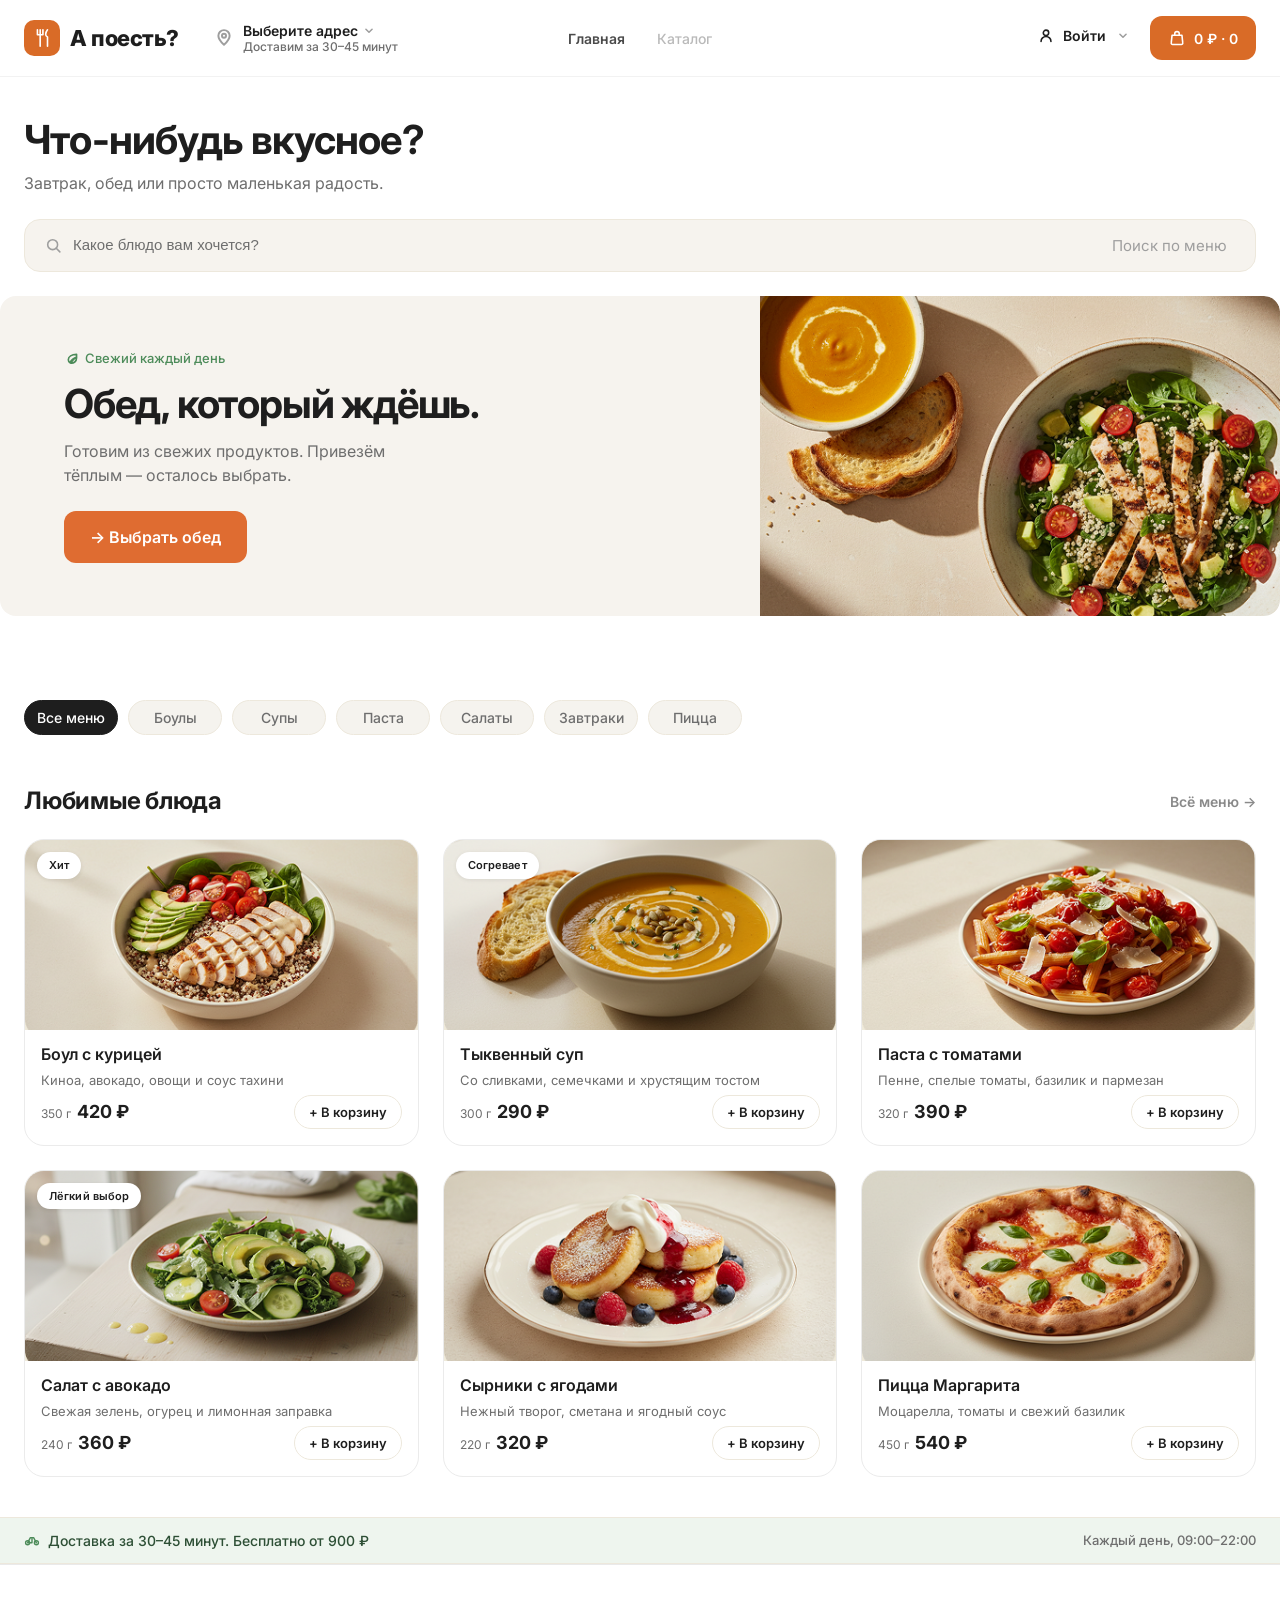
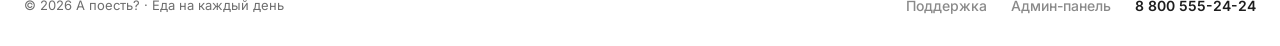
==== index.html @ 0d82ee16 "Реализация макета веб-приложения А поесть?" ====
<!DOCTYPE html>
<html lang="ru">
<head>
  <meta charset="UTF-8">
  <meta name="viewport" content="width=device-width, initial-scale=1.0">
  <title>А поесть? — доставка еды</title>
  <meta name="description" content="Доставка еды «А поесть?». Обед, который ждёшь. Доставим за 30–45 минут.">
  <link rel="preconnect" href="https://fonts.googleapis.com">
  <link rel="preconnect" href="https://fonts.gstatic.com" crossorigin>
  <link href="https://fonts.googleapis.com/css2?family=Inter:wght@400;500;600;700;800&display=swap" rel="stylesheet">
  <link rel="stylesheet" href="css/style.css">
</head>
<body>

  <!-- ===== HEADER ===== -->
  <header class="header">
    <div class="container header__container">

      <!-- Мобильная строка: логотип + бургер -->
      <div class="header__mobile-row">
        <a href="index.html" class="header__logo logo" aria-label="Главная">
          <span class="logo__badge" aria-hidden="true">
            <svg class="logo__icon" viewBox="0 0 24 24" fill="none" xmlns="http://www.w3.org/2000/svg">
              <path d="M7 3v5.5M10 3v5.5M13 3v5.5M7 8.5h6M10 8.5V21" stroke="#fff" stroke-width="1.75" stroke-linecap="round" stroke-linejoin="round"/>
              <path d="M18 3c-1.3 1.6-2 3.3-2 5 0 1.5.7 2.5 2 3v10" stroke="#fff" stroke-width="1.75" stroke-linecap="round" stroke-linejoin="round"/>
            </svg>
          </span>
          <span class="logo__text">А поесть?</span>
        </a>
        <button class="header__burger" id="headerBurger" aria-label="Открыть меню" aria-expanded="false">
          <span class="burger__line"></span>
          <span class="burger__line"></span>
          <span class="burger__line"></span>
        </button>
      </div>

      <!-- Компактная плашка адреса (только мобильный вид) -->
      <div class="header__addr-bar">
        <svg class="addr__pin" viewBox="0 0 16 16" fill="none" xmlns="http://www.w3.org/2000/svg" aria-hidden="true">
          <path d="M8 14s5-4.4 5-8A5 5 0 0 0 3 6c0 3.6 5 8 5 8Z" stroke="#9E9E9E" stroke-width="1.75" stroke-linecap="round" stroke-linejoin="round"/>
          <circle cx="8" cy="6" r="1.8" stroke="#9E9E9E" stroke-width="1.75"/>
        </svg>
        <div class="addr__text">
          <div class="addr__city-row">
            <div class="addr__city">Москва, ул. Лесная, 12</div>
            <svg class="addr__chevron" viewBox="0 0 16 16" fill="none" xmlns="http://www.w3.org/2000/svg" aria-hidden="true">
              <path d="m4.5 6 3.5 3.5L11.5 6" stroke="#9E9E9E" stroke-width="1.75" stroke-linecap="round" stroke-linejoin="round"/>
            </svg>
          </div>
          <div class="addr__time">Доставим за 30–45 мин</div>
        </div>
      </div>

      <!-- Десктопная часть шапки -->
      <div class="header__desktop">
        <div class="header__left">
          <a href="index.html" class="header__logo logo" aria-label="Главная">
            <span class="logo__badge" aria-hidden="true">
              <svg class="logo__icon" viewBox="0 0 24 24" fill="none" xmlns="http://www.w3.org/2000/svg">
                <path d="M7 3v5.5M10 3v5.5M13 3v5.5M7 8.5h6M10 8.5V21" stroke="#fff" stroke-width="1.75" stroke-linecap="round" stroke-linejoin="round"/>
                <path d="M18 3c-1.3 1.6-2 3.3-2 5 0 1.5.7 2.5 2 3v10" stroke="#fff" stroke-width="1.75" stroke-linecap="round" stroke-linejoin="round"/>
              </svg>
            </span>
            <span class="logo__text">А поесть?</span>
          </a>

          <div class="header__address">
            <button class="addr-btn" type="button" aria-expanded="false">
              <svg class="addr-btn__pin" viewBox="0 0 16 16" fill="none" xmlns="http://www.w3.org/2000/svg" aria-hidden="true">
                <path d="M8 14s5-4.4 5-8A5 5 0 0 0 3 6c0 3.6 5 8 5 8Z" stroke="#9E9E9E" stroke-width="1.75" stroke-linecap="round" stroke-linejoin="round"/>
                <circle cx="8" cy="6" r="1.8" stroke="#9E9E9E" stroke-width="1.75"/>
              </svg>
              <div class="addr-btn__text">
                <div class="addr-btn__city-row">
                  <div class="addr-btn__city">Москва, ул. Лесная, 12</div>
                  <svg class="addr-btn__chevron" viewBox="0 0 16 16" fill="none" xmlns="http://www.w3.org/2000/svg" aria-hidden="true">
                    <path d="m4.5 6 3.5 3.5L11.5 6" stroke="#9E9E9E" stroke-width="1.75" stroke-linecap="round" stroke-linejoin="round"/>
                  </svg>
                </div>
                <div class="addr-btn__time">Доставим за 30–45 минут</div>
              </div>
            </button>
          </div>
        </div>

        <nav class="header__nav">
          <a href="index.html" class="nav__link nav__link--active" aria-current="page">Главная</a>
          <a href="catalog.html" class="nav__link">Каталог</a>
        </nav>

        <div class="header__right">
          <div class="header__profile">
            <a href="profile.html" class="profile-btn">
              <svg class="profile-btn__icon" viewBox="0 0 20 20" fill="none" xmlns="http://www.w3.org/2000/svg" aria-hidden="true">
                <circle cx="10" cy="6.5" r="3" stroke="#1E1E1E" stroke-width="1.75"/>
                <path d="M4.5 16c0-3 2.5-5.5 5.5-5.5s5.5 2.5 5.5 5.5" stroke="#1E1E1E" stroke-width="1.75" stroke-linecap="round"/>
              </svg>
              <span class="profile-btn__name">Войти</span>
              <svg class="profile-btn__arrow" viewBox="0 0 16 16" fill="none" xmlns="http://www.w3.org/2000/svg" aria-hidden="true">
                <path d="m4.5 6 3.5 3.5L11.5 6" stroke="#9E9E9E" stroke-width="1.75" stroke-linecap="round" stroke-linejoin="round"/>
              </svg>
            </a>
          </div>

          <a href="catalog.html#cartWidget" class="header__cart cart-btn">
            <svg class="cart-btn__icon" viewBox="0 0 20 20" fill="none" xmlns="http://www.w3.org/2000/svg" aria-hidden="true">
              <path d="M4.5 7h11l.9 8.5a1.5 1.5 0 0 1-1.5 1.7H5.1a1.5 1.5 0 0 1-1.5-1.7L4.5 7Z" stroke="#fff" stroke-width="1.75" stroke-linejoin="round"/>
              <path d="M7.5 7V5.4a2.5 2.5 0 0 1 5 0V7" stroke="#fff" stroke-width="1.75" stroke-linecap="round"/>
            </svg>
            <span class="cart-btn__label" id="headerCartLabel" aria-live="polite">1&nbsp;130&nbsp;₽ · 3</span>
          </a>
        </div>
      </div>

    </div>
  </header>

  <!-- ===== HERO ===== -->
  <section class="hero">
    <div class="container hero__container">
      <h1 class="hero__title">Что-нибудь вкусное?</h1>
      <p class="hero__subtitle">Завтрак, обед или просто маленькая радость.</p>

      <div class="hero__search">
        <div class="hero__input-wrap">
          <svg class="hero__input-icon" viewBox="0 0 20 20" fill="none" xmlns="http://www.w3.org/2000/svg" aria-hidden="true">
            <circle cx="8.5" cy="8.5" r="5.5" stroke="#9E9E9E" stroke-width="1.75"/>
            <path d="m12.5 12.5 4 4" stroke="#9E9E9E" stroke-width="1.75" stroke-linecap="round"/>
          </svg>
          <input type="search" class="hero__input" id="searchInput" placeholder="Какое блюдо вам хочется?" autocomplete="off" aria-label="Поиск по меню">
        </div>
        <button class="hero__btn" type="button">Поиск по меню</button>
      </div>
    </div>
  </section>

  <!-- ===== PROMO ===== -->
  <section class="promo">
    <div class="container promo__container">
      <div class="promo__content">
        <span class="promo__badge">
          <svg class="promo__badge-icon" viewBox="0 0 16 16" fill="none" xmlns="http://www.w3.org/2000/svg" aria-hidden="true">
            <path d="M13.4 2.6C8.2 2.7 4.6 4.9 4.6 8.2c0 1.4.7 2.5 1.8 3.2 1.4-2.7 3.6-4.7 6.5-5.7-2.3 1.5-4.3 3.5-5.8 6.1 3.3.4 6.3-1.7 6.3-5.3V2.6Z" stroke="#4C8B59" stroke-width="1.75" stroke-linecap="round" stroke-linejoin="round"/>
          </svg>
          Свежий каждый день
        </span>
        <h2 class="promo__title">Обед, который ждёшь.</h2>
        <p class="promo__text">Готовим из свежих продуктов. Привезём тёплым — осталось выбрать.</p>
        <a href="catalog.html" class="promo__btn btn">→ Выбрать обед</a>
      </div>
      <div class="promo__images">
        <img src="assets/images/banner.png" alt="Обед: тыквенный суп и боул с курицей" class="promo__img">
      </div>
    </div>
  </section>

  <!-- ===== FILTERS ===== -->
  <div class="container filters">
    <div class="filters__list" role="tablist" aria-label="Фильтры меню">
      <button class="filters__tab filters__tab--active" role="tab" aria-selected="true" data-filter="all">Все меню</button>
      <button class="filters__tab" role="tab" aria-selected="false" data-filter="Боулы">Боулы</button>
      <button class="filters__tab" role="tab" aria-selected="false" data-filter="Супы">Супы</button>
      <button class="filters__tab" role="tab" aria-selected="false" data-filter="Паста">Паста</button>
      <button class="filters__tab" role="tab" aria-selected="false" data-filter="Салаты">Салаты</button>
      <button class="filters__tab" role="tab" aria-selected="false" data-filter="Завтраки">Завтраки</button>
      <button class="filters__tab" role="tab" aria-selected="false" data-filter="Пицца">Пицца</button>
    </div>
  </div>

  <!-- ===== CATALOG ===== -->
  <section class="catalog">
    <div class="container catalog__container">
      <div class="catalog__header">
        <h2 class="catalog__title">Любимые блюда</h2>
        <a href="catalog.html" class="catalog__link">Всё меню →</a>
      </div>

      <div class="catalog__grid" id="homeCatalogGrid">
        <!-- Карточка 1 -->
        <article class="card" data-category="Боулы" data-price="420" data-id="bowl-chicken" data-name="Боул с курицей" data-grams="350 г" data-img="assets/images/dish-1.png">
          <div class="card__badge">Хит</div>
          <div class="card__media">
            <img src="assets/images/dish-1.png" alt="Боул с курицей" class="card__img">
          </div>
          <div class="card__body">
            <h3 class="card__title">Боул с курицей</h3>
            <p class="card__desc">Киноа, авокадо, огурец и соус тахини</p>
            <div class="card__footer">
              <div class="card__price-row">
                <span class="card__grams">350 г</span>
                <span class="card__price">420 ₽</span>
              </div>
              <button class="card__btn btn-outline" type="button" data-cart data-id="bowl-chicken" data-name="Боул с курицей" data-price="420" data-grams="350 г" data-img="assets/images/dish-1.png">+ В корзину</button>
            </div>
          </div>
        </article>

        <!-- Карточка 2 -->
        <article class="card" data-category="Супы" data-price="290" data-id="pumpkin-soup" data-name="Тыквенный суп" data-grams="300 г" data-img="assets/images/dish-6.png">
          <div class="card__badge">Согревает</div>
          <div class="card__media">
            <img src="assets/images/dish-6.png" alt="Тыквенный суп" class="card__img">
          </div>
          <div class="card__body">
            <h3 class="card__title">Тыквенный суп</h3>
            <p class="card__desc">Со сливками, семечками и хрустящими гренками</p>
            <div class="card__footer">
              <div class="card__price-row">
                <span class="card__grams">300 г</span>
                <span class="card__price">290 ₽</span>
              </div>
              <button class="card__btn btn-outline" type="button" data-cart data-id="pumpkin-soup" data-name="Тыквенный суп" data-price="290" data-grams="300 г" data-img="assets/images/dish-6.png">+ В корзину</button>
            </div>
          </div>
        </article>

        <!-- Карточка 3 -->
        <article class="card" data-category="Паста" data-price="390" data-id="tomato-pasta" data-name="Паста с томатами" data-grams="320 г" data-img="assets/images/dish-5.png">
          <div class="card__media">
            <img src="assets/images/dish-5.png" alt="Паста с томатами" class="card__img">
          </div>
          <div class="card__body">
            <h3 class="card__title">Паста с томатами</h3>
            <p class="card__desc">Пенне, свежие томаты, базилик и пармезан</p>
            <div class="card__footer">
              <div class="card__price-row">
                <span class="card__grams">320 г</span>
                <span class="card__price">390 ₽</span>
              </div>
              <button class="card__btn btn-outline" type="button" data-cart data-id="tomato-pasta" data-name="Паста с томатами" data-price="390" data-grams="320 г" data-img="assets/images/dish-5.png">+ В корзину</button>
            </div>
          </div>
        </article>

        <!-- Карточка 4 -->
        <article class="card" data-category="Салаты" data-price="360" data-id="avocado-salad" data-name="Салат с авокадо" data-grams="240 г" data-img="assets/images/dish-4.png">
          <div class="card__badge">Лёгкий выбор</div>
          <div class="card__media">
            <img src="assets/images/dish-4.png" alt="Салат с авокадо" class="card__img">
          </div>
          <div class="card__body">
            <h3 class="card__title">Салат с авокадо</h3>
            <p class="card__desc">Свежая зелень, огурец и лимонная заправка</p>
            <div class="card__footer">
              <div class="card__price-row">
                <span class="card__grams">240 г</span>
                <span class="card__price">360 ₽</span>
              </div>
              <button class="card__btn btn-outline" type="button" data-cart data-id="avocado-salad" data-name="Салат с авокадо" data-price="360" data-grams="240 г" data-img="assets/images/dish-4.png">+ В корзину</button>
            </div>
          </div>
        </article>

        <!-- Карточка 5 -->
        <article class="card" data-category="Завтраки" data-price="320" data-id="syrniki-berries" data-name="Сырники с ягодами" data-grams="220 г" data-img="assets/images/dish-3.png">
          <div class="card__media">
            <img src="assets/images/dish-3.png" alt="Сырники с ягодами" class="card__img">
          </div>
          <div class="card__body">
            <h3 class="card__title">Сырники с ягодами</h3>
            <p class="card__desc">Нежный творог, сметана и ягодный соус</p>
            <div class="card__footer">
              <div class="card__price-row">
                <span class="card__grams">220 г</span>
                <span class="card__price">320 ₽</span>
              </div>
              <button class="card__btn btn-outline" type="button" data-cart data-id="syrniki-berries" data-name="Сырники с ягодами" data-price="320" data-grams="220 г" data-img="assets/images/dish-3.png">+ В корзину</button>
            </div>
          </div>
        </article>

        <!-- Карточка 6 -->
        <article class="card" data-category="Пицца" data-price="540" data-id="pizza-margherita" data-name="Пицца Маргарита" data-grams="450 г" data-img="assets/images/dish-2.png">
          <div class="card__media">
            <img src="assets/images/dish-2.png" alt="Пицца Маргарита" class="card__img">
          </div>
          <div class="card__body">
            <h3 class="card__title">Пицца Маргарита</h3>
            <p class="card__desc">Моцарелла, томаты и свежий базилик</p>
            <div class="card__footer">
              <div class="card__price-row">
                <span class="card__grams">450 г</span>
                <span class="card__price">540 ₽</span>
              </div>
              <button class="card__btn btn-outline" type="button" data-cart data-id="pizza-margherita" data-name="Пицца Маргарита" data-price="540" data-grams="450 г" data-img="assets/images/dish-2.png">+ В корзину</button>
            </div>
          </div>
        </article>
      </div>
      <p class="catalog__empty" id="catalogEmpty" hidden>По вашему запросу ничего не нашлось. Попробуйте другое блюдо.</p>
    </div>
  </section>

  <!-- ===== INFO BAR ===== -->
  <div class="info-bar">
    <div class="container info-bar__container">
      <div class="info-bar__text">
        <svg class="info-bar__icon" viewBox="0 0 20 20" fill="none" xmlns="http://www.w3.org/2000/svg" aria-hidden="true">
          <circle cx="4.5" cy="13.5" r="2.5" stroke="#4C8B59" stroke-width="1.75"/>
          <circle cx="15.5" cy="13.5" r="2.5" stroke="#4C8B59" stroke-width="1.75"/>
          <path d="M4.5 13.5 8 7h4l3.5 6.5M8 7h4M10 7v6.5H4.5" stroke="#4C8B59" stroke-width="1.75" stroke-linecap="round" stroke-linejoin="round"/>
        </svg>
        Доставка за 30–45 минут. Бесплатно от 900 ₽
      </div>
      <div class="info-bar__time">Каждый день, 09:00–22:00</div>
    </div>
  </div>

  <!-- ===== FOOTER (десктоп) ===== -->
  <footer class="footer">
    <div class="container footer__container">
      <div class="footer__copy">© 2026 А поесть? · Еда на каждый день</div>
      <div class="footer__right">
        <button class="footer__link" type="button" data-support-open>Поддержка</button>
        <a href="admin.html" class="footer__link">Админ-панель</a>
        <a href="tel:88005552424" class="footer__tel">8 800 555-24-24</a>
      </div>
    </div>
  </footer>

  <!-- ===== MOBILE TAB BAR ===== -->
  <nav class="tab-bar" id="tabBar">
    <a href="index.html" class="tab-bar__item tab-bar__item--active" aria-current="page">
      <svg class="tab-bar__icon" viewBox="0 0 20 20" fill="none" xmlns="http://www.w3.org/2000/svg" aria-hidden="true">
        <path d="M3 9.5 10 3l7 6.5V17a1 1 0 0 1-1 1h-4v-5H8v5H4a1 1 0 0 1-1-1V9.5Z" stroke="#D96B27" stroke-width="1.75" stroke-linecap="round" stroke-linejoin="round"/>
      </svg>
      <span class="tab-bar__label">Главная</span>
    </a>
    <a href="catalog.html" class="tab-bar__item">
      <svg class="tab-bar__icon" viewBox="0 0 20 20" fill="none" xmlns="http://www.w3.org/2000/svg" aria-hidden="true">
        <rect x="3" y="3" width="5.5" height="5.5" rx="1.2" stroke="#94A3B8" stroke-width="1.75"/>
        <rect x="11.5" y="3" width="5.5" height="5.5" rx="1.2" stroke="#94A3B8" stroke-width="1.75"/>
        <rect x="3" y="11.5" width="5.5" height="5.5" rx="1.2" stroke="#94A3B8" stroke-width="1.75"/>
        <rect x="11.5" y="11.5" width="5.5" height="5.5" rx="1.2" stroke="#94A3B8" stroke-width="1.75"/>
      </svg>
      <span class="tab-bar__label">Каталог</span>
    </a>
    <a href="catalog.html#cartWidget" class="tab-bar__item" id="tabCart" aria-label="Корзина, товаров: 3">
      <span class="tab-bar__icon-wrap">
        <svg class="tab-bar__icon" viewBox="0 0 20 20" fill="none" xmlns="http://www.w3.org/2000/svg" aria-hidden="true">
          <path d="M4.5 7h11l.9 8.5a1.5 1.5 0 0 1-1.5 1.7H5.1a1.5 1.5 0 0 1-1.5-1.7L4.5 7Z" stroke="#94A3B8" stroke-width="1.75" stroke-linejoin="round"/>
          <path d="M7.5 7V5.4a2.5 2.5 0 0 1 5 0V7" stroke="#94A3B8" stroke-width="1.75" stroke-linecap="round"/>
        </svg>
        <span class="tab-bar__badge" id="tabCartCount" aria-hidden="true">3</span>
      </span>
      <span class="tab-bar__label">Корзина</span>
    </a>
    <a href="profile.html" class="tab-bar__item">
      <svg class="tab-bar__icon" viewBox="0 0 20 20" fill="none" xmlns="http://www.w3.org/2000/svg" aria-hidden="true">
        <circle cx="10" cy="6" r="3" stroke="#94A3B8" stroke-width="1.75"/>
        <path d="M7 11c0-1.5 1.5-3 3-3s3 1.5 3 3" stroke="#94A3B8" stroke-width="1.75" stroke-linecap="round"/>
      </svg>
      <span class="tab-bar__label">Профиль</span>
    </a>
  </nav>

  <script src="js/main.js"></script>
</body>
</html>
---- css/style.css ----
/* ==========================================================================
   А поесть? — общие стили, каталог и личный кабинет
   ========================================================================== */

/* --- Переменные --- */

:root {
  /* Акценты */
  --accent: #D96B27;
  --accent-hover: #C05A1F;
  --accent-alt: #DF6C31;
  --accent-alt-hover: #C95F28;
  --accent-soft: #FDF0E6;

  /* Экологичные акценты */
  --green: #4C8B59;
  --green-dark: #2D4F35;
  --green-soft: #EEF5EE;
  --green-muted: #EAF4EC;
  --green-line: #5B9A68;
  --green-text: #5A6B50;

  /* Текст */
  --text: #1E1E1E;
  --text-soft: #4A4A4A;
  --text-muted: #6E6E6E;
  --text-light: #9A9A9A;
  --text-placeholder: #9E9E9E;
  --text-disabled: #B9B9B9;
  --text-gray: #8A8A8A;
  --text-dim: #C9C9C9;

  /* Фоны и границы */
  --bg: #FFF;
  --bg-alt: #F9F7F3;
  --banner-bg: #F6F3EE;
  --surface-soft: #F8F8F8;
  --surface-warm: #F8F7F4;
  --surface-muted: #F4F4F4;
  --surface-image: #EFEADA;
  --surface-filter: #F5F3EE;
  --border: #EDE8DC;
  --border-soft: #F0F0F0;
  --border-light: #EFEFEF;
  --border-card: #EBEBEB;
  --border-gray: #F2F2F2;
  --border-check: #D9D9D9;
  --border-btn: #E0E0E0;
  --border-line: #E8E8E8;
  --border-item: #ECECEC;

  /* Тени и оверлеи */
  --shadow-card: 0 4px 20px rgba(0, 0, 0, 0.06);
  --shadow-badge: 0 1px 4px rgba(0, 0, 0, 0.08);
  --shadow-toast: 0 10px 30px rgba(0, 0, 0, 0.2);
  --shadow-modal: 0 24px 70px rgba(0, 0, 0, 0.2);
  --shadow-tab: 0 -4px 20px rgba(0, 0, 0, 0.04);
  --overlay: rgba(30, 30, 30, 0.35);
  --overlay-modal: rgba(30, 30, 30, 0.38);

  /* Геометрия, анимации, шрифт */
  --radius: 16px;
  --radius-xl: 20px;
  --radius-md: 12px;
  --radius-sm: 10px;
  --radius-pill: 999px;
  --ease: 0.2s ease;
  --ease-fast: 0.15s ease;
  --container-max: 1440px;
  --container-padding: 24px;
  --font: "Inter", -apple-system, BlinkMacSystemFont, "Segoe UI", Roboto, sans-serif;
}

/* --- Сброс и база --- */

*, *::before, *::after { box-sizing: border-box; margin: 0; padding: 0; }
html { scroll-behavior: smooth; }
body {
  font-family: var(--font); font-size: 16px;
  line-height: 1.5; color: var(--text);
  background-color: var(--bg); -webkit-font-smoothing: antialiased;
}
img { display: block; max-width: 100%; height: auto; }
a { color: inherit; text-decoration: none; }
button {
  font-family: inherit; font-size: inherit;
  color: inherit; background: none;
  border: none; cursor: pointer;
}
:focus-visible { outline: 2px solid var(--accent); outline-offset: 2px; }
.container { max-width: var(--container-max); padding: 0 var(--container-padding); margin: 0 auto; }

/* ==========================================================================
   ШАПКА
   ========================================================================== */

.header {
  position: sticky; top: 0;
  z-index: 50; background-color: var(--bg);
  border-bottom: 1px solid var(--border-gray);
}
.header__container {
  display: flex; align-items: center;
  justify-content: space-between; gap: 16px;
  min-height: 76px;
}
.logo {
  display: inline-flex; align-items: center;
  gap: 10px; font-size: 22px;
  font-weight: 800; letter-spacing: -0.02em;
  color: var(--text);
}
.logo__badge {
  display: inline-flex; align-items: center;
  justify-content: center; flex-shrink: 0;
  width: 36px; height: 36px;
  background-color: var(--accent); border-radius: var(--radius-sm);
}
.logo__icon { width: 22px; height: 22px; }
.header__desktop {
  display: grid; flex: 1;
  grid-template-columns: 1fr auto 1fr; align-items: center;
  gap: 40px;
}
.header__left, .header__right, .header__address, .addr__city-row,
.addr-btn__city-row, .card__footer, .cart-item__bottom, .order-info__row,
.address-item__icon, .mobile-menu__cart { display: flex; align-items: center; }
.profile-btn, .addr-btn, .order-badge, .order-support-btn,
.repeat-btn, .mobile-menu__btn { display: inline-flex; align-items: center; }
.header__left { gap: 36px; min-width: 0; }
.header__right { justify-content: flex-end; gap: 20px; }
.header__address, .addr-btn { gap: 10px; }
.addr__city-row, .addr-btn__city-row { gap: 4px; }
.addr-btn {
  font-size: 14px; font-weight: 500;
  color: var(--text); text-align: left;
}
.addr__pin, .cart-btn__icon, .profile-menu__icon, .order-info__icon { flex-shrink: 0; }
.addr-btn__pin { width: 18px; height: 18px; }
.addr-btn__chevron, .addr__chevron, .profile-btn__arrow { width: 14px; height: 14px; }
.addr-btn__city, .addr__city { font-weight: 600; }
.addr-btn__time, .addr__time { font-size: 12px; color: var(--text-muted); }
.header__nav { display: flex; justify-content: center; gap: 32px; }
.nav__link {
  font-size: 14px; font-weight: 500;
  color: var(--text-disabled); transition: color var(--ease);
}
.nav__link:hover { color: var(--text); }
.nav__link--active { font-weight: 600; color: var(--text-soft); }
.profile-btn {
  gap: 8px; font-size: 14px;
  font-weight: 600; color: var(--text);
}
.profile-btn__icon { width: 18px; height: 18px; }
.profile-btn__arrow { margin-left: 2px; }
.cart-btn {
  display: inline-flex; align-items: center;
  gap: 8px; min-height: 44px;
  padding: 11px 18px; font-size: 14px;
  font-weight: 600; color: var(--bg);
  white-space: nowrap; background-color: var(--accent);
  border-radius: var(--radius-md); transition: background-color var(--ease);
}
.cart-btn:hover { background-color: var(--accent-hover); }
.cart-btn__icon { width: 18px; height: 18px; }
.header__mobile-row, .header__addr-bar { display: none; }
.header__mobile-row { align-items: center; justify-content: space-between; width: 100%; }
.header__burger {
  display: inline-flex; flex-direction: column;
  gap: 4px; padding: 6px;
  border-radius: 6px;
}
.burger__line {
  width: 20px; height: 2px;
  background-color: var(--text); border-radius: 2px;
}
.header__addr-bar {
  align-items: center; gap: 10px;
  padding: 8px var(--container-padding); background-color: var(--bg-alt);
  border-bottom: 1px solid var(--border-gray);
}
.addr__text { min-width: 0; }
.addr__pin { width: 15px; height: 15px; }
.addr__city { font-size: 13px; }
.addr__chevron { width: 13px; height: 13px; }

/* ==========================================================================
   ГЛАВНАЯ: HERO, ПРОМО, ФИЛЬТРЫ
   ========================================================================== */

.hero { padding: 40px 0 24px; }
.hero__title, .promo__title {
  font-size: 40px; font-weight: 700;
  line-height: 1.15; letter-spacing: -0.02em;
}
.hero__title { margin-bottom: 8px; }
.hero__subtitle { margin-bottom: 24px; font-size: 16px; color: var(--text-muted); }
.hero__search {
  display: flex; gap: 12px;
  padding: 4px; background-color: var(--banner-bg);
  border: 1px solid var(--border); border-radius: var(--radius);
}
.hero__input-wrap { position: relative; flex: 1; }
.hero__input-icon {
  position: absolute; top: 50%;
  left: 16px; width: 18px;
  height: 18px; transform: translateY(-50%);
  pointer-events: none;
}
.hero__input {
  width: 100%; padding: 12px 16px 12px 44px;
  font-size: 15px; color: var(--text);
  background-color: transparent; border: none;
  outline: none;
}
.hero__input::placeholder { color: var(--text-muted); }
.hero__btn {
  align-self: center; padding: 12px 24px;
  font-size: 15px; font-weight: 400;
  color: var(--text-placeholder); white-space: nowrap;
  background-color: transparent; border: none;
  border-radius: var(--radius-sm);
}
.hero__btn:hover { color: var(--text-muted); }
.promo { padding: 0 0 60px; }
.promo__container {
  display: flex; align-items: stretch;
  gap: 40px; min-height: 320px;
  padding-right: 0; overflow: hidden;
  background-color: var(--banner-bg); border-radius: var(--radius);
}
.promo__content {
  display: flex; flex: 1;
  flex-direction: column; align-items: flex-start;
  justify-content: center; padding: 40px;
}
.promo__badge {
  display: inline-flex; align-items: center;
  gap: 6px; padding: 0;
  margin-bottom: 12px; font-size: 13px;
  font-weight: 500; color: var(--green);
  background-color: transparent;
}
.promo__badge-icon { flex-shrink: 0; width: 15px; height: 15px; }
.promo__title { margin-bottom: 12px; letter-spacing: -0.03em; }
.promo__text {
  max-width: 340px; margin-bottom: 24px;
  font-size: 16px; line-height: 1.5;
  color: var(--text-muted);
}
.promo__btn {
  display: inline-flex; align-items: center;
  gap: 6px; padding: 14px 26px;
  font-weight: 600; color: var(--bg);
  background-color: var(--accent-alt); border-radius: var(--radius-md);
  transition: background-color var(--ease);
}
.promo__btn:hover { background-color: var(--accent-alt-hover); }
.promo__images {
  flex-shrink: 0; width: 520px;
  min-height: 320px; overflow: hidden;
  background-color: var(--surface-image); border-radius: 0 var(--radius) var(--radius) 0;
}
.promo__img { width: 100%; height: 100%; object-fit: cover; }
.filters { padding: 24px var(--container-padding) 8px; }
.filters__list {
  display: flex; gap: 10px;
  overflow-x: auto; -webkit-overflow-scrolling: touch;
  scrollbar-width: none;
}
.filters__list::-webkit-scrollbar { display: none; }
.filters__tab {
  flex: 0 0 94px; width: 94px;
  padding: 8px; font-size: 14px;
  font-weight: 500; color: var(--text-muted);
  text-align: center; white-space: nowrap;
  background-color: var(--surface-filter); border: 1px solid var(--border);
  border-radius: var(--radius-pill);
}
.filters__tab:hover { color: var(--text); background-color: var(--surface-image); }
.filters__tab--active { color: var(--bg); background-color: var(--text); border-color: var(--text); }

/* ==========================================================================
   КАРТОЧКИ И СЕТКА КАТАЛОГА
   ========================================================================== */

.catalog { padding: 40px 0; }
.catalog__container { display: flex; flex-direction: column; gap: 20px; }
.catalog__header { display: flex; align-items: center; justify-content: space-between; }
.catalog__title { font-size: 24px; font-weight: 700; letter-spacing: -0.01em; }
.catalog__link, .footer__link { font-size: 14px; color: var(--text-gray); }
.catalog__link {
  display: inline-flex; align-items: center;
  gap: 4px; font-weight: 600;
}
.catalog__link:hover, .footer__link:hover { color: var(--text); }
.catalog__grid { display: grid; grid-template-columns: repeat(3, 1fr); gap: 24px; }
.card.is-hidden { display: none; }
.catalog__empty, .catalog-results__empty {
  padding: 40px 20px; font-size: 15px;
  text-align: center; color: var(--text-muted);
  background-color: var(--bg-alt); border-radius: var(--radius);
}
.card {
  position: relative; display: flex;
  flex-direction: column; overflow: hidden;
  background-color: var(--bg); border: 1px solid var(--border-card);
  border-radius: var(--radius-xl); transition: transform var(--ease), box-shadow var(--ease);
}
.card:hover { transform: translateY(-2px); box-shadow: var(--shadow-card); }
.card__badge {
  position: absolute; top: 12px;
  left: 12px; z-index: 2;
  padding: 5px 12px; font-size: 11px;
  font-weight: 600; letter-spacing: 0.01em;
  color: var(--text); background-color: var(--bg);
  border-radius: var(--radius-pill); box-shadow: var(--shadow-badge);
}
.card__media { width: 100%; height: 190px; overflow: hidden; }
.card__img {
  width: 100%; height: 100%;
  object-fit: cover; background-color: var(--surface-image);
}
.card__body {
  display: flex; flex: 1;
  flex-direction: column; gap: 6px;
  padding: 14px 16px 16px;
}
.card__title { font-size: 16px; font-weight: 600; line-height: 1.3; }
.card__desc { font-size: 13px; line-height: 1.4; color: var(--text-muted); }
.card__footer { justify-content: space-between; gap: 12px; margin-top: auto; }
.card__price-row { display: flex; align-items: baseline; gap: 6px; }
.card__grams { font-size: 12px; color: var(--text-muted); }
.card__price { font-size: 18px; font-weight: 700; }
.card__btn {
  flex-shrink: 0; padding: 8px 14px;
  font-size: 13px; font-weight: 600;
  color: var(--text); background-color: var(--bg);
  border: 1px solid var(--border); border-radius: var(--radius-pill);
  transition: color var(--ease), background-color var(--ease), border-color var(--ease);
}
.card__btn:hover { color: var(--accent); border-color: var(--accent); }
.card__btn.is-added { color: var(--bg); background-color: var(--accent); border-color: var(--accent); }

/* ==========================================================================
   ИНФО-ПЛАШКА, ФУТЕР, МОБИЛЬНОЕ МЕНЮ, ТАБ-БАР, ТОСТ
   ========================================================================== */

.info-bar {
  background-color: var(--green-soft);
  border-top: 1px solid var(--border); border-bottom: 1px solid var(--border);
}
.info-bar__container {
  display: flex; align-items: center;
  justify-content: space-between; gap: 20px;
  padding: 12px var(--container-padding);
}
.info-bar__text {
  display: inline-flex; align-items: center;
  gap: 8px; font-size: 14px;
  font-weight: 500; color: var(--green-dark);
}
.info-bar__icon { flex-shrink: 0; width: 16px; height: 16px; }
.info-bar__time {
  font-size: 13px; font-weight: 500;
  color: var(--text-muted); white-space: nowrap;
}
.footer { padding: 30px 0; border-top: 1px solid #EAEAEA; }
.footer__container {
  display: flex; align-items: center;
  justify-content: space-between; gap: 20px;
}
.footer__right { display: flex; align-items: center; gap: 24px; }
.footer__copy { font-size: 13px; color: var(--text-muted); }
.footer__link { font-weight: 500; }
.footer__tel { font-size: 14px; font-weight: 600; color: var(--text); }
.mobile-menu-overlay {
  position: fixed; inset: 0;
  z-index: 200; overflow: hidden;
  background-color: var(--overlay); opacity: 0;
  visibility: hidden; transition: opacity var(--ease), visibility var(--ease);
}
.mobile-menu-overlay.open { opacity: 1; visibility: visible; }
.mobile-menu {
  position: absolute; top: 0;
  right: 0; display: flex;
  flex-direction: column; gap: 24px;
  width: min(320px, 86vw); height: 100%;
  padding: 20px; background-color: var(--bg);
  transform: translateX(100%); transition: transform 0.25s ease;
}
.mobile-menu-overlay.open .mobile-menu { transform: translateX(0); }
.mobile-menu__close { align-self: flex-end; padding: 6px; }
.mobile-menu__close svg { width: 20px; height: 20px; }
.mobile-menu__nav { display: flex; flex-direction: column; gap: 16px; }
.mobile-menu__link { font-size: 18px; font-weight: 600; }
.mobile-menu__link--active, .mobile-menu__btn--active { color: var(--accent); }
.mobile-menu__profile { padding-top: 16px; border-top: 1px solid var(--border); }
.mobile-menu__btn { gap: 8px; font-size: 16px; font-weight: 500; }
.mobile-menu__btn svg { width: 18px; height: 18px; }
.mobile-menu__btn--active svg circle, .mobile-menu__btn--active svg path,
.profile-btn--active .profile-btn__icon circle,
.profile-btn--active .profile-btn__icon path { stroke: var(--accent); }
.mobile-menu__cart {
  gap: 8px; margin-top: auto;
  padding: 12px 16px; font-weight: 600;
  color: var(--bg); background-color: var(--accent);
  border-radius: var(--radius-pill);
}
.mobile-menu__cart svg { width: 20px; height: 20px; }
.mobile-menu__cart-sum { margin-left: auto; }
.tab-bar {
  position: fixed; right: 0;
  bottom: 0; left: 0;
  z-index: 100; display: none;
  height: 74px; padding: 8px 6px;
  background-color: var(--bg); border-top: 1px solid var(--border);
}
.tab-bar__item {
  display: flex; flex: 1;
  flex-direction: column; align-items: center;
  gap: 4px; font-size: 11px;
  font-weight: 500; color: var(--text-light);
}
.tab-bar__item--active { color: var(--accent); }
.tab-bar__icon-wrap {
  position: relative; display: inline-flex;
  align-items: center; justify-content: center;
}
.tab-bar__icon { width: 24px; height: 24px; }
.tab-bar__badge {
  position: absolute; top: -7px;
  right: -11px; display: inline-flex;
  align-items: center; justify-content: center;
  min-width: 17px; height: 17px;
  padding: 0 4px; font-size: 10px;
  font-weight: 700; line-height: 1;
  color: var(--bg); background-color: var(--accent);
  border: 2px solid var(--bg); border-radius: var(--radius-pill);
}
.tab-bar__badge[hidden] { display: none; }
.tab-bar__label { line-height: 1.2; }
.toast {
  position: fixed; bottom: 28px;
  left: 50%; z-index: 300;
  display: flex; align-items: center;
  gap: 8px; max-width: calc(100% - 32px);
  padding: 12px 20px; font-size: 14px;
  font-weight: 500; text-align: center;
  color: var(--bg); background-color: var(--text);
  border-radius: var(--radius-pill); box-shadow: var(--shadow-toast);
  opacity: 0; visibility: hidden;
  transform: translate(-50%, 12px); transition: opacity var(--ease), transform var(--ease), visibility var(--ease);
  pointer-events: none;
}
.toast::before {
  content: "✓"; display: inline-flex;
  align-items: center; justify-content: center;
  flex-shrink: 0; width: 18px;
  height: 18px; font-size: 11px;
  color: var(--text); background-color: var(--bg);
  border-radius: 50%;
}
.toast.is-show { opacity: 1; visibility: visible; transform: translate(-50%, 0); }

/* ==========================================================================
   СТРАНИЦА КАТАЛОГА
   ========================================================================== */

.catalog-main { padding-bottom: 32px; }
.catalog-head { padding-top: 32px; }
.breadcrumbs {
  display: flex; align-items: center;
  gap: 8px; margin-bottom: 20px;
  font-size: 13px; color: var(--text-placeholder);
}
.breadcrumbs a { transition: color var(--ease); }
.breadcrumbs a:hover { color: var(--text); }
.breadcrumbs__sep { color: var(--text-dim); }
.breadcrumbs [aria-current="page"] { color: var(--text-muted); }
.catalog-head__title, .profile-head__title {
  font-size: 36px; font-weight: 700;
  line-height: 1.15; letter-spacing: -0.02em;
}
.catalog-head__subtitle, .profile-head__subtitle { margin-top: 8px; font-size: 16px; color: var(--text-muted); }
.catalog-search { margin-top: 24px; }
.catalog-tabs { padding-top: 16px; padding-bottom: 8px; }
.catalog-layout {
  display: grid; grid-template-columns: 220px minmax(0, 1fr) 320px;
  align-items: start; gap: 32px;
  padding-top: 16px;
}
.filters-panel, .catalog-results, .catalog-cart { min-width: 0; }
.filters-panel__title, .profile-section__title {
  margin-bottom: 20px; font-size: 22px;
  font-weight: 700; letter-spacing: -0.01em;
}
.filter-group { padding: 18px 0; border-top: 1px solid var(--border-soft); }
.filter-group__title { margin-bottom: 10px; font-size: 14px; font-weight: 600; }
.filter-check {
  display: flex; align-items: center;
  gap: 10px; padding: 6px 0;
  font-size: 14px; color: var(--text-soft);
  cursor: pointer;
}
.filter-check input {
  position: relative; flex-shrink: 0;
  width: 20px; height: 20px;
  margin: 0; background-color: var(--bg);
  border: 1.5px solid var(--border-check); border-radius: 6px;
  cursor: pointer; appearance: none;
  -webkit-appearance: none; transition: background-color var(--ease-fast), border-color var(--ease-fast);
}
.filter-check:hover input { border-color: var(--accent); }
.filter-check input:checked { background-color: var(--accent); border-color: var(--accent); }
.filter-check input:checked::after {
  content: ""; position: absolute;
  top: 3px; left: 6px;
  width: 5px; height: 9px;
  border: solid var(--bg); border-width: 0 2px 2px 0;
  transform: rotate(45deg);
}
.price-filter { display: grid; grid-template-columns: repeat(2, minmax(0, 1fr)); gap: 8px; }
.price-field {
  display: flex; align-items: center;
  gap: 6px; padding: 10px 12px;
  font-size: 13px; color: var(--text-placeholder);
  background-color: var(--surface-soft); border: 1px solid var(--border-light);
  border-radius: var(--radius-sm);
}
.price-field input {
  width: 100%; min-width: 0;
  padding: 0; font-family: inherit;
  font-size: 13px; color: var(--text);
  background: transparent; border: none;
  outline: none; appearance: textfield;
  -webkit-appearance: none;
}
.price-field input::-webkit-outer-spin-button,
.price-field input::-webkit-inner-spin-button { margin: 0; -webkit-appearance: none; }
.filters-panel__reset {
  margin-top: 4px; padding: 4px 0;
  font-size: 14px; font-weight: 600;
  color: var(--accent); transition: color var(--ease);
}
.filters-panel__reset:hover { color: var(--accent-hover); }
.filters-tip {
  margin-top: 24px; padding: 16px;
  background-color: var(--green-soft); border-radius: var(--radius);
}
.filters-tip__icon { width: 24px; height: 24px; margin-bottom: 10px; }
.filters-tip p { font-size: 13px; line-height: 1.45; color: var(--green-text); }
.catalog-results__top {
  display: grid; grid-template-columns: minmax(0, 1fr) auto;
  align-items: center; gap: 16px;
  margin-bottom: 16px;
}
.catalog-results__count { font-size: 14px; color: var(--text-muted); }
.catalog-sort {
  position: relative; display: inline-flex;
  align-items: center; justify-self: end;
  flex-shrink: 0;
}
.catalog-sort__select {
  padding: 8px 32px 8px 12px; font-family: inherit;
  font-size: 14px; color: var(--text);
  background-color: var(--bg); border: 1px solid var(--border-light);
  border-radius: var(--radius-sm); cursor: pointer;
  appearance: none; -webkit-appearance: none;
}
.catalog-sort__chevron {
  position: absolute; right: 11px;
  width: 14px; height: 14px;
  pointer-events: none;
}
.catalog-results__grid { display: grid; grid-template-columns: repeat(2, minmax(0, 1fr)); gap: 24px; }
.catalog-results__note {
  margin-top: 24px; font-size: 13px;
  text-align: center; color: var(--text-placeholder);
}
.catalog-results__empty { margin-top: 24px; padding: 32px 20px; font-size: 14px; }
.cart-widget {
  position: sticky; top: 24px;
  padding: 24px; background-color: var(--surface-soft);
  border-radius: var(--radius-xl);
}
.cart-widget__head {
  display: flex; align-items: baseline;
  justify-content: space-between; gap: 12px;
  margin-bottom: 16px;
}
.cart-widget__title { font-size: 22px; font-weight: 700; letter-spacing: -0.01em; }
.cart-widget__count { font-size: 13px; color: var(--text-placeholder); white-space: nowrap; }
.cart-widget__items { display: flex; flex-direction: column; }
.cart-item {
  display: flex; gap: 12px;
  padding: 16px 0; border-top: 1px solid var(--border-item);
}
.cart-item:first-child { padding-top: 0; border-top: none; }
.cart-item__img, .order-item__img, .past-order__img {
  flex-shrink: 0; object-fit: cover;
  background-color: var(--surface-image); border-radius: var(--radius-sm);
}
.cart-item__img { width: 48px; height: 48px; }
.cart-item__body { flex: 1; min-width: 0; }
.cart-item__row {
  display: flex; align-items: flex-start;
  justify-content: space-between; gap: 8px;
}
.cart-item__name, .order-item__name { font-size: 14px; font-weight: 600; line-height: 1.3; }
.cart-item__meta { margin-top: 2px; font-size: 12px; color: var(--text-placeholder); }
.cart-item__remove {
  flex-shrink: 0; padding: 0 2px;
  font-size: 18px; line-height: 1;
  color: var(--text-placeholder); transition: color var(--ease);
}
.cart-item__remove:hover { color: var(--accent); }
.cart-item__bottom { justify-content: space-between; gap: 8px; margin-top: 10px; }
.qty {
  display: inline-flex; align-items: center;
  gap: 2px; padding: 3px;
  background-color: var(--bg); border: 1px solid var(--border-item);
  border-radius: var(--radius-pill);
}
.qty__btn {
  display: inline-flex; align-items: center;
  justify-content: center; width: 22px;
  height: 22px; font-size: 14px;
  line-height: 1; border-radius: 50%;
  transition: background-color var(--ease-fast);
}
.qty__btn:hover { background-color: var(--border-gray); }
.qty__value {
  min-width: 18px; font-size: 13px;
  font-weight: 600; text-align: center;
}
.cart-item__sum { font-size: 14px; font-weight: 600; white-space: nowrap; }
.cart-widget__empty {
  display: flex; flex-direction: column;
  align-items: center; padding: 28px 8px;
  text-align: center;
}
.cart-widget__empty-icon {
  display: inline-flex; align-items: center;
  justify-content: center; width: 48px;
  height: 48px; margin-bottom: 12px;
  background-color: var(--accent-soft);
  border-radius: 50%;
}
.cart-widget__empty-icon svg { width: 24px; height: 24px; }
.cart-widget__empty-title { font-size: 14px; font-weight: 700; }
.cart-widget__empty-text {
  max-width: 230px; margin-top: 4px;
  font-size: 12px; line-height: 1.45;
  color: var(--text-placeholder);
}
.cart-widget__summary {
  display: flex; flex-direction: column;
  gap: 8px; margin-top: 8px;
  padding-top: 16px; border-top: 1px solid var(--border-line);
}
.cart-widget__row {
  display: flex; align-items: baseline;
  justify-content: space-between; gap: 12px;
  font-size: 13px; color: var(--text-muted);
}
.cart-widget__row--total {
  margin-top: 6px; padding-top: 12px;
  font-size: 15px; font-weight: 600;
  color: var(--text); border-top: 1px solid var(--border-line);
}
.cart-widget__row--total span:last-child { font-size: 22px; font-weight: 700; }
.cart-widget__checkout {
  display: block; width: 100%; margin-top: 16px;
  padding: 13px 16px; font-size: 15px;
  font-weight: 600; color: var(--bg); text-align: center;
  background-color: var(--accent-alt); border-radius: var(--radius-md);
  transition: background-color var(--ease);
}
.cart-widget__checkout:hover { background-color: var(--accent-alt-hover); }
.cart-widget__checkout--disabled,
.cart-widget__checkout--disabled:hover,
.cart-widget__checkout:disabled {
  color: var(--text-placeholder);
  background-color: var(--border-gray);
  cursor: default;
  pointer-events: none;
}
.cart-widget__note {
  margin-top: 10px; font-size: 11px;
  line-height: 1.4; text-align: center;
  color: var(--text-placeholder);
}
.cart-address {
  display: flex; align-items: flex-start;
  gap: 10px; margin-top: 16px;
  padding: 0 4px;
}
.cart-address__pin {
  flex-shrink: 0; width: 18px;
  height: 18px; margin-top: 2px;
}
.cart-address__title { font-size: 14px; font-weight: 600; }
.cart-address__time { margin-top: 2px; font-size: 12px; color: var(--text-placeholder); }

/* ==========================================================================
   ЛИЧНЫЙ КАБИНЕТ
   ========================================================================== */

.profile-main { padding-bottom: 48px; }
.profile-head { padding-top: 36px; }
.profile-layout {
  display: grid; grid-template-columns: 240px minmax(0, 1fr);
  align-items: start; gap: 48px;
  margin-top: 32px;
}
.profile-sidebar, .profile-content { min-width: 0; }
.profile-btn--active { color: var(--accent); }
.profile-card {
  display: flex; align-items: center;
  gap: 12px; padding: 16px;
  background-color: var(--surface-warm); border-radius: var(--radius);
}
.profile-avatar {
  display: inline-flex; align-items: center;
  justify-content: center; flex-shrink: 0;
  width: 44px; height: 44px;
  font-size: 16px; font-weight: 700;
  color: #8B7355; background-color: #EFECE6;
  border-radius: 50%;
}
.profile-card__info { min-width: 0; }
.profile-card__name { font-size: 15px; font-weight: 700; line-height: 1.3; }
.profile-card__phone {
  margin-top: 2px; font-size: 12px;
  color: var(--text-light); white-space: nowrap;
}
.profile-menu {
  display: flex; flex-direction: column;
  gap: 2px; margin-top: 14px;
}
.profile-menu__item {
  display: flex; align-items: center;
  gap: 10px; width: 100%;
  padding: 10px 8px; font-size: 14px;
  font-weight: 500; color: var(--text-soft);
  text-align: left; border-radius: var(--radius-sm);
  transition: background-color var(--ease-fast), color var(--ease-fast);
}
.profile-menu__item:hover { color: var(--text); background-color: var(--surface-warm); }
.profile-menu__icon { width: 18px; height: 18px; }
.profile-support { margin-top: 26px; padding-top: 24px; border-top: 1px solid var(--border-light); }
.profile-support__title { font-size: 16px; font-weight: 700; }
.profile-support__text {
  margin-top: 8px; font-size: 13px;
  line-height: 1.45; color: var(--text-gray);
}
.profile-support__phone {
  display: inline-block; margin-top: 10px;
  font-size: 15px; font-weight: 600;
  color: var(--accent); transition: color var(--ease);
}
.profile-support__phone:hover { color: var(--accent-hover); }
.profile-tabs { display: flex; gap: 28px; border-bottom: 1px solid var(--border-light); }
.profile-tab {
  position: relative; margin-bottom: -1px;
  padding: 0 0 12px; font-size: 15px;
  font-weight: 600; color: var(--text-placeholder);
  border-bottom: 2px solid transparent; transition: color var(--ease), border-color var(--ease);
}
.profile-tab:hover { color: var(--text-muted); }
.profile-tab--active { color: var(--accent); border-bottom-color: var(--accent); }
.profile-panel { padding-top: 24px; }
.profile-empty {
  display: flex; flex-direction: column;
  align-items: center;
  padding: 48px 24px; text-align: center;
  background-color: var(--surface-warm);
  border-radius: var(--radius-xl);
}
.profile-empty[hidden] { display: none; }
.profile-empty__icon {
  display: inline-flex; align-items: center;
  justify-content: center;
  width: 56px; height: 56px;
  background-color: var(--accent-soft);
  border-radius: 50%;
}
.profile-empty__icon svg { width: 26px; height: 26px; }
.profile-empty__title {
  margin-top: 18px; font-size: 20px;
  line-height: 1.25; letter-spacing: -0.01em;
}
.profile-empty__text {
  max-width: 380px; margin-top: 8px;
  font-size: 14px; line-height: 1.5;
  color: var(--text-gray);
}
.profile-empty__btn {
  display: inline-flex; align-items: center;
  justify-content: center;
  min-height: 46px; margin-top: 22px;
  padding: 12px 24px; font-size: 14px;
  font-weight: 600; color: var(--bg);
  background-color: var(--accent-alt);
  border-radius: var(--radius-pill);
  transition: background-color var(--ease);
}
.profile-empty__btn:hover { background-color: var(--accent-alt-hover); }

@media (max-width: 768px) {
  .profile-empty { padding: 36px 18px; border-radius: var(--radius); }
  .profile-empty__title { font-size: 18px; }
  .profile-empty__btn { width: 100%; }
}
.profile-section + .profile-section { margin-top: 36px; }
.profile-section__title { margin-bottom: 16px; }
.order-card, .past-order {
  padding: 24px; background-color: var(--bg);
  border: 1px solid var(--border-card); border-radius: var(--radius-xl);
}
.order-card__top, .past-order__top {
  display: flex; align-items: flex-start;
  justify-content: space-between; gap: 16px;
}
.order-card__title {
  font-size: 20px; font-weight: 700;
  line-height: 1.2; letter-spacing: -0.01em;
}
.order-card__date, .past-order__date { margin-top: 4px; font-size: 13px; color: var(--text-placeholder); }
.order-badge {
  flex-shrink: 0; padding: 6px 12px;
  font-size: 12px; font-weight: 600;
  white-space: nowrap; border-radius: var(--radius-pill);
}
.order-badge--progress { color: var(--accent); background-color: var(--accent-soft); }
.order-badge--done { color: var(--green); background-color: var(--green-muted); }
.order-eta {
  margin-top: 18px; padding: 16px 20px;
  background-color: #FBF9F6; border-radius: 14px;
}
.order-eta__title {
  font-size: 18px; font-weight: 700;
  line-height: 1.25; letter-spacing: -0.01em;
}
.order-eta__text { margin-top: 4px; font-size: 13px; color: var(--text-gray); }
.order-track {
  position: relative; display: grid;
  grid-template-columns: repeat(4, minmax(0, 1fr)); margin: 24px 0 20px;
  padding: 0; list-style: none;
}
.order-track::before {
  content: ""; position: absolute;
  top: 15px; right: 12.5%;
  left: 12.5%; height: 1px;
  background-color: var(--border-line);
}
.order-track__step {
  position: relative; display: flex;
  flex-direction: column; align-items: center;
  gap: 8px;
}
.order-track__dot {
  position: relative; z-index: 1;
  display: flex; align-items: center;
  justify-content: center; width: 30px;
  height: 30px; background-color: var(--surface-muted);
  border-radius: 50%;
}
.order-track__icon { width: 16px; height: 16px; }
.order-track__label {
  font-size: 12px; font-weight: 500;
  color: var(--text-placeholder); text-align: center;
}
.order-track__step--done .order-track__dot { background-color: var(--green-line); }
.order-track__step--current .order-track__dot { background-color: var(--accent-alt); }
.order-track__step--current .order-track__label { font-weight: 600; color: var(--accent-alt); }
.order-items {
  margin: 0; padding: 0;
  list-style: none; border-top: 1px solid var(--border-soft);
}
.order-item {
  display: flex; align-items: center;
  gap: 12px; padding: 14px 0;
  border-bottom: 1px solid var(--border-soft);
}
.order-item:last-child { padding-bottom: 2px; border-bottom: none; }
.order-item__img { width: 44px; height: 44px; }
.order-item__body { flex: 1; min-width: 0; }
.order-item__meta { margin-top: 2px; font-size: 13px; color: var(--text-placeholder); }
.order-item__sum { font-size: 15px; font-weight: 600; white-space: nowrap; }
.order-info {
  display: flex; flex-direction: column;
  gap: 10px; margin-top: 18px;
  padding-top: 18px; border-top: 1px solid var(--border-soft);
}
.order-info__row { gap: 10px; font-size: 14px; color: var(--text-soft); }
.order-info__row--payment { flex-wrap: wrap; }
.order-info__icon { width: 17px; height: 17px; }
.order-info__total {
  margin-left: auto; font-size: 18px;
  font-weight: 700; color: var(--text);
  white-space: nowrap;
}
.order-info__note { padding-left: 27px; font-size: 12px; color: var(--text-placeholder); }
.order-support-btn, .repeat-btn {
  gap: 8px; padding: 10px 18px;
  font-size: 14px; font-weight: 600;
  color: var(--text); background-color: var(--bg);
  border: 1px solid var(--border-btn); border-radius: var(--radius-md);
  transition: color var(--ease), border-color var(--ease);
}
.order-support-btn { margin-top: 20px; }
.order-support-btn:hover, .repeat-btn:hover { color: var(--accent); border-color: var(--accent); }
.order-support-btn:hover .order-support-btn__icon path,
.repeat-btn:hover .repeat-btn__icon path { stroke: var(--accent); }
.order-support-btn__icon { width: 18px; height: 18px; }
.past-orders { display: flex; flex-direction: column; gap: 16px; }
.past-order__title { font-size: 17px; font-weight: 700; line-height: 1.25; }
.past-order__date { margin-top: 3px; }
.past-order__body {
  display: flex; align-items: center;
  gap: 12px; margin-top: 16px;
  padding-top: 16px; border-top: 1px solid var(--border-soft);
}
.past-order__img { width: 48px; height: 48px; }
.past-order__desc {
  flex: 1; min-width: 0;
  font-size: 14px; line-height: 1.4;
  color: var(--text-soft);
}
.past-order__price { font-size: 15px; font-weight: 700; white-space: nowrap; }
.repeat-btn { margin-top: 16px; padding: 10px 16px; font-size: 13px; }
.repeat-btn__icon { width: 16px; height: 16px; }
.address-list { display: flex; flex-direction: column; gap: 12px; }
.address-item {
  display: flex; align-items: flex-start;
  gap: 12px; padding: 16px 18px;
  border: 1px solid var(--border-card); border-radius: var(--radius);
}
.address-item__icon {
  justify-content: center; flex-shrink: 0;
  width: 38px; height: 38px;
  background-color: var(--surface-warm); border-radius: var(--radius-md);
}
.address-item__icon svg { width: 17px; height: 17px; }
.address-item__label { font-size: 12px; color: var(--text-placeholder); }
.address-item__text { margin-top: 2px; font-size: 14px; font-weight: 600; }

/* ==========================================================================
   МОДАЛЬНОЕ ОКНО ПОДДЕРЖКИ
   ========================================================================== */

.support-modal {
  position: fixed; inset: 0;
  z-index: 400; display: none;
  align-items: center; justify-content: center;
  padding: 16px;
}
.support-modal.is-open { display: flex; }
.support-modal__overlay { position: absolute; inset: 0; background-color: var(--overlay-modal); }
.support-modal__dialog {
  position: relative; display: flex;
  flex-direction: column; width: min(420px, 100%);
  max-height: min(620px, calc(100vh - 32px)); overflow: hidden;
  background-color: var(--bg); border-radius: var(--radius-xl);
  box-shadow: var(--shadow-modal);
}
.support-modal__head {
  display: flex; align-items: flex-start;
  justify-content: space-between; gap: 12px;
  padding: 18px 20px; border-bottom: 1px solid var(--border-light);
}
.support-modal__title { font-size: 18px; font-weight: 700; line-height: 1.25; }
.support-modal__subtitle { margin-top: 2px; font-size: 12px; color: var(--text-placeholder); }
.support-modal__close {
  display: flex; align-items: center;
  justify-content: center; flex-shrink: 0;
  width: 32px; height: 32px;
  border-radius: 50%; transition: background-color var(--ease-fast);
}
.support-modal__close:hover { background-color: var(--surface-muted); }
.support-modal__close svg { width: 16px; height: 16px; }
.support-modal__messages {
  display: flex; flex: 1;
  flex-direction: column; gap: 10px;
  min-height: 180px; padding: 20px;
  overflow-y: auto;
}
.support-bubble {
  max-width: 85%; padding: 10px 14px;
  font-size: 14px; line-height: 1.4;
  color: var(--text); background-color: var(--surface-muted);
  border-radius: 14px;
}
.support-bubble--support { align-self: flex-start; border-bottom-left-radius: 4px; }
.support-bubble--user { align-self: flex-end; background-color: var(--accent-soft); border-bottom-right-radius: 4px; }
.support-form {
  display: flex; gap: 8px;
  padding: 12px 16px; border-top: 1px solid var(--border-light);
}
.support-form__input {
  flex: 1; min-width: 0;
  padding: 10px 14px; font-family: inherit;
  font-size: 14px; color: var(--text);
  background-color: var(--surface-soft); border: 1px solid var(--border-light);
  border-radius: var(--radius-sm); outline: none;
  transition: border-color var(--ease);
}
.support-form__input:focus { border-color: var(--accent); }
.support-form__send {
  display: flex; align-items: center;
  justify-content: center; flex-shrink: 0;
  width: 40px; height: 40px;
  background-color: var(--accent-alt); border-radius: var(--radius-md);
  transition: background-color var(--ease);
}
.support-form__send:hover { background-color: var(--accent-alt-hover); }
.support-form__send svg { width: 18px; height: 18px; }

/* ==========================================================================
   АДАПТИВ
   ========================================================================== */

/* Узкий десктоп 1025–1200 px */

@media (max-width: 1200px) and (min-width: 1025px) {
  .catalog-results__grid { gap: 16px; }
  .catalog-results__grid .card__media { height: 150px; }
  .catalog-results__grid .card__footer { flex-direction: column; align-items: stretch; gap: 8px; }
  .catalog-results__grid .card__price-row { justify-content: space-between; }
  .catalog-results__grid .card__btn { width: 100%; text-align: center; }
  .profile-layout { grid-template-columns: 220px minmax(0, 1fr); gap: 32px; }
}

/* Промежуточный десктоп 769–1100 px */

@media (max-width: 1100px) and (min-width: 769px) {
  .header__desktop { gap: 24px; }
  .header__left { gap: 20px; }
  .header__nav { gap: 24px; }
  .header__right { gap: 14px; }
  .promo__container { gap: 24px; }
  .promo__content { padding: 32px; }
  .promo__images { width: 44%; }
}

/* Планшет */

@media (max-width: 1024px) {
  .catalog-layout, .profile-layout { grid-template-columns: minmax(0, 1fr); gap: 32px; }
  .catalog-cart { width: 100%; max-width: 480px; }
  .cart-widget { position: static; }
  .profile-layout { gap: 28px; }
  .profile-support { margin-top: 20px; padding-top: 18px; }
}

/* Планшет: фильтры в три колонки */

@media (max-width: 1024px) and (min-width: 769px) {
  .filters-panel {
    display: grid; grid-template-columns: repeat(3, minmax(0, 1fr));
    column-gap: 24px; align-items: start;
  }
  .filters-panel__title, .filters-panel__reset, .filters-tip { grid-column: 1 / -1; }
  .filter-group { padding-top: 0; border-top: none; }
  .filters-tip { margin-top: 0; }
}

/* На узких десктопах адрес не помещается */

@media (max-width: 1000px) and (min-width: 769px) {
  .header__address { display: none; }
}

/* Мобильные устройства */

@media (max-width: 768px) {
  :root { --container-padding: 16px; }
  body { padding-bottom: calc(88px + env(safe-area-inset-bottom)); }
  .header__desktop, .hero__btn, .card__desc, .info-bar__time, .footer { display: none; }
  .header__container {
    flex-direction: column; align-items: stretch;
    gap: 0; padding: 0;
    min-height: 0;
  }
  .header__mobile-row {
    display: flex; align-items: center;
    justify-content: space-between; padding: 8px var(--container-padding);
    min-height: 56px;
  }
  .header__addr-bar { display: flex; }
  .hero { padding: 24px 0 16px; }
  .hero__title { font-size: 28px; }
  .hero__search {
    flex-direction: column; padding: 0;
    background-color: transparent; border: none;
  }
  .hero__input-wrap { flex: 1; }
  .hero__input {
    width: 100%; padding: 12px 16px 12px 44px;
    background-color: var(--banner-bg); border: 1px solid var(--border);
    border-radius: var(--radius-sm);
  }
  .promo { padding-bottom: 32px; }
  .promo__container {
    flex-direction: column; gap: 0;
    min-height: 0; padding-right: var(--container-padding);
  }
  .promo__content { align-items: stretch; width: 100%; padding: 20px 16px; }
  .promo__title { font-size: 28px; }
  .promo__text { max-width: none; margin-bottom: 16px; }
  .promo__btn {
    justify-content: center; width: 100%;
    padding: 12px 24px; font-size: 15px;
  }
  .promo__images {
    width: 100%; height: 220px;
    min-height: 0; margin-top: 0;
    border-radius: 0;
  }
  .promo__img { width: 100%; height: 100%; }
  .filters { padding: 20px 0 8px; }
  .filters__list { gap: 8px; padding: 0 var(--container-padding); scroll-padding-inline: var(--container-padding); }
  .filters__tab { padding: 7px 8px; font-size: 13px; }
  .catalog-main { padding-bottom: 16px; }
  .catalog-head { padding-top: 18px; }
  .breadcrumbs { margin-bottom: 14px; font-size: 12px; }
  .catalog-head__title { font-size: 28px; }
  .catalog-head__subtitle { font-size: 14px; }
  .catalog-search { margin-top: 18px; }
  .catalog-tabs { padding-top: 16px; }
  .catalog-layout { gap: 24px; padding-top: 4px; }
  .filters-panel__title { margin-bottom: 14px; font-size: 20px; }
  .filter-group { padding: 14px 0; }
  .filters-tip { margin-top: 18px; }
  .catalog-results__top { gap: 12px; }
  .catalog-results__count { font-size: 13px; }
  .catalog-sort__select { padding: 7px 28px 7px 10px; font-size: 13px; }
  .catalog-results__grid { gap: 12px; }
  .catalog-results__note { margin-top: 16px; }
  .catalog-cart { max-width: none; }
  .cart-widget { padding: 20px; border-radius: var(--radius); }
  .catalog { padding: 30px 0; }
  .catalog__title { font-size: 20px; }
  .catalog__grid { grid-template-columns: repeat(2, 1fr); gap: 12px; }
  .card { border-radius: 14px; }
  .card__badge {
    top: 8px; left: 8px;
    padding: 4px 9px; font-size: 10px;
  }
  .card__media { height: 132px; }
  .card__body { gap: 4px; padding: 10px; }
  .card__title { font-size: 14px; }
  .card__price { font-size: 16px; }
  .card__grams { font-size: 11px; }
  .card__footer { flex-direction: column; align-items: stretch; gap: 8px; }
  .card__price-row { justify-content: space-between; }
  .card__btn {
    display: flex; align-items: center;
    justify-content: center; width: 100%;
    padding: 9px; font-size: 13px;
  }
  .info-bar__container { justify-content: center; padding: 10px var(--container-padding); }
  .tab-bar {
    display: flex; height: calc(74px + env(safe-area-inset-bottom));
    padding-bottom: calc(8px + env(safe-area-inset-bottom)); box-shadow: var(--shadow-tab);
  }
  .toast { bottom: calc(90px + env(safe-area-inset-bottom)); }
  .profile-head { padding-top: 18px; }
  .profile-head__title { font-size: 28px; }
  .profile-head__subtitle { font-size: 14px; }
  .profile-layout { margin-top: 22px; gap: 24px; }
  .profile-card { padding: 14px; }
  .profile-tabs { gap: 20px; }
  .profile-tab { padding-bottom: 10px; font-size: 14px; }
  .profile-panel { padding-top: 18px; }
  .profile-section + .profile-section { margin-top: 28px; }
  .profile-section__title { margin-bottom: 12px; font-size: 19px; }
  .order-card, .past-order { padding: 16px; border-radius: var(--radius); }
  .order-card__title { font-size: 17px; }
  .order-eta { margin-top: 14px; padding: 14px 16px; border-radius: var(--radius-md); }
  .order-eta__title { font-size: 15px; }
  .order-eta__text { font-size: 12px; }
  .order-track { margin: 18px 0 16px; }
  .order-track::before { top: 12px; }
  .order-track__step { gap: 6px; }
  .order-track__dot { width: 24px; height: 24px; }
  .order-track__icon { width: 13px; height: 13px; }
  .order-track__label { font-size: 10px; }
  .order-item__img { width: 40px; height: 40px; }
  .order-info__row { font-size: 13px; }
  .order-info__total { font-size: 17px; }
  .order-support-btn, .repeat-btn { justify-content: center; width: 100%; }
  .past-order__body { flex-wrap: wrap; }
  .past-order__price { margin-left: auto; }
  .profile-page .footer { display: block; padding: 24px 0; }
  .profile-page .footer__container { flex-direction: column; align-items: flex-start; gap: 12px; }
  .profile-page .footer__right { flex-wrap: wrap; gap: 16px; }
}

/* ==========================================================================
   СТРАНИЦА ПОДТВЕРЖДЕНИЯ ЗАКАЗА
   ========================================================================== */

.visually-hidden {
  position: absolute; width: 1px; height: 1px;
  margin: -1px; padding: 0; overflow: hidden;
  clip: rect(0 0 0 0); white-space: nowrap; border: 0;
}

.success-main { padding: 48px 0 56px; }
.success { display: flex; flex-direction: column; align-items: center; }
.success__hero {
  display: flex; flex-direction: column;
  align-items: center; text-align: center;
}
.success__check {
  display: inline-flex; align-items: center;
  justify-content: center; width: 56px;
  height: 56px; margin-bottom: 20px;
  background-color: var(--green-soft); border-radius: 50%;
}
.success__check svg { width: 26px; height: 26px; }
.success__title {
  font-size: 32px; font-weight: 700;
  line-height: 1.2; letter-spacing: -0.02em;
}
.success__subtitle {
  max-width: 460px; margin-top: 10px;
  font-size: 15px; line-height: 1.5;
  color: var(--text-muted);
}
.success__eta {
  margin-top: 28px; font-size: 20px;
  font-weight: 700; letter-spacing: -0.01em;
}
.success__track { width: 100%; max-width: 540px; margin: 20px 0 0; }
.success-receipt {
  width: 100%; max-width: 540px;
  margin-top: 28px; padding: 28px;
  background-color: #FBF9F6; border-radius: var(--radius-xl);
}
.receipt__head {
  display: flex; align-items: baseline;
  justify-content: space-between; gap: 16px;
}
.receipt__title {
  font-size: 18px; font-weight: 700;
  line-height: 1.25; letter-spacing: -0.01em;
}
.receipt__date {
  flex-shrink: 0; font-size: 13px;
  color: var(--text-placeholder); white-space: nowrap;
}
.receipt__items { margin: 18px 0 0; padding: 0; list-style: none; }
.receipt__item {
  display: flex; align-items: center;
  gap: 12px; padding: 12px 0;
  border-top: 1px solid var(--border-line);
}
.receipt__item:first-child { padding-top: 0; border-top: none; }
.receipt__img {
  flex-shrink: 0; width: 44px; height: 44px;
  object-fit: cover; background-color: var(--surface-image);
  border-radius: var(--radius-sm);
}
.receipt__body { flex: 1; min-width: 0; }
.receipt__name { font-size: 14px; font-weight: 600; line-height: 1.3; }
.receipt__meta { margin-top: 2px; font-size: 13px; color: var(--text-placeholder); }
.receipt__sum { font-size: 15px; font-weight: 600; white-space: nowrap; }
.receipt__address {
  display: flex; align-items: flex-start;
  gap: 10px; margin-top: 6px;
  padding-top: 18px; border-top: 1px solid var(--border-line);
}
.receipt__address svg {
  flex-shrink: 0; width: 18px;
  height: 18px; margin-top: 2px;
}
.receipt__address-label { font-size: 12px; color: var(--text-placeholder); }
.receipt__address-text { margin-top: 2px; font-size: 14px; font-weight: 600; }
.receipt__totals {
  margin-top: 18px; padding-top: 16px;
  border-top: 1px solid var(--border-line);
}
.receipt__row {
  display: flex; align-items: baseline;
  justify-content: space-between; gap: 16px;
  font-size: 14px; color: var(--text-muted);
}
.receipt__row + .receipt__row { margin-top: 14px; }
.receipt__row--paid { align-items: flex-end; color: var(--text); }
.receipt__paid { font-size: 15px; font-weight: 700; }
.receipt__card { margin-top: 2px; font-size: 12px; color: var(--text-placeholder); }
.receipt__total {
  font-size: 22px; font-weight: 700;
  letter-spacing: -0.01em; white-space: nowrap;
}
.success__btn {
  display: inline-flex; align-items: center;
  justify-content: center; margin-top: 28px;
  padding: 14px 28px; font-size: 15px;
  font-weight: 600; color: var(--bg);
  background-color: var(--accent-alt); border-radius: var(--radius-md);
  transition: background-color var(--ease);
}
.success__btn:hover { background-color: var(--accent-alt-hover); }
.success__note {
  margin-top: 10px; font-size: 12px;
  color: var(--text-placeholder); text-align: center;
}

/* ==========================================================================
   ПАНЕЛЬ УПРАВЛЕНИЯ АДМИНИСТРАТОРА
   ========================================================================== */

.admin-page {
  display: flex; flex-direction: column;
  min-height: 100vh;
}
.admin-header {
  position: sticky; top: 0; z-index: 50;
  background-color: var(--bg); border-bottom: 1px solid var(--border-gray);
}
.admin-header__container {
  display: flex; align-items: center;
  justify-content: space-between; gap: 24px;
  min-height: 76px;
}
.admin-header__brand {
  display: flex; align-items: center;
  gap: 18px; min-width: 0;
}
.admin-header__divider {
  flex-shrink: 0; width: 1px;
  height: 38px; background-color: var(--border-line);
}
.admin-header__org {
  display: flex; flex-direction: column;
  gap: 2px; min-width: 0;
}
.admin-header__title { font-size: 14px; font-weight: 700; line-height: 1.2; }
.admin-header__subtitle { font-size: 12px; color: var(--text-placeholder); }
.admin-header__user {
  display: flex; align-items: center;
  gap: 10px; flex-shrink: 0;
}
.admin-header__user-icon { flex-shrink: 0; width: 20px; height: 20px; }
.admin-header__name {
  font-size: 14px; font-weight: 600;
  color: var(--text-soft); white-space: nowrap;
}
.admin-header__logout {
  display: inline-flex; align-items: center;
  justify-content: center; width: 38px;
  height: 38px; margin-left: 4px;
  color: var(--text-muted); border: 1px solid var(--border-light);
  border-radius: var(--radius-sm);
  transition: color var(--ease), border-color var(--ease), background-color var(--ease);
}
.admin-header__logout:hover {
  color: var(--accent); border-color: var(--accent);
  background-color: var(--accent-soft);
}
.admin-header__logout svg { width: 18px; height: 18px; }
.admin-main { flex: 1; padding: 36px 0 48px; }
.admin-top {
  display: flex; align-items: flex-start;
  justify-content: space-between; gap: 20px;
}
.admin-title {
  font-size: 36px; font-weight: 700;
  line-height: 1.15; letter-spacing: -0.02em;
}
.admin-subtitle { margin-top: 8px; font-size: 15px; color: var(--text-muted); }
.admin-status {
  display: inline-flex; align-items: center;
  gap: 8px; flex-shrink: 0;
  margin-top: 6px; padding: 8px 14px;
  font-size: 13px; font-weight: 600;
  color: var(--green); background-color: var(--green-soft);
  border-radius: var(--radius-pill); white-space: nowrap;
}
.admin-status__dot {
  width: 8px; height: 8px;
  background-color: var(--green); border-radius: 50%;
}
.admin-tabs {
  display: flex; gap: 28px; margin-top: 26px;
  overflow-x: auto; border-bottom: 1px solid var(--border-light);
  scrollbar-width: none;
}
.admin-tabs::-webkit-scrollbar { display: none; }
.admin-tab {
  position: relative; flex-shrink: 0;
  margin-bottom: -1px; padding: 0 0 13px;
  font-size: 15px; font-weight: 600;
  color: var(--text-placeholder);
  border-bottom: 2px solid transparent;
  transition: color var(--ease), border-color var(--ease);
}
.admin-tab:hover { color: var(--text-muted); }
.admin-tab--active { color: var(--text); border-bottom-color: var(--accent); }
.admin-tabs-summary {
  display: flex; align-items: center; gap: 14px;
  margin-left: auto; padding-bottom: 13px;
  font-size: 13px; color: var(--text-placeholder); white-space: nowrap;
  }
.admin-tabs-summary strong { color: var(--text); font-weight: 700; }
.admin-grid {
  display: grid; grid-template-columns: 1fr 340px;
  align-items: start; gap: 32px;
  margin-top: 32px;
}
.admin-orders, .admin-menu { min-width: 0; }
.admin-orders__head {
  display: flex; align-items: center;
  justify-content: space-between; gap: 16px;
  margin-bottom: 18px;
}
.admin-orders__title, .admin-menu__title {
  font-size: 22px; font-weight: 700; letter-spacing: -0.01em;
}
.admin-select {
  position: relative; display: inline-flex;
  align-items: center; flex-shrink: 0;
}
.admin-select__field {
  padding: 8px 32px 8px 12px; font-family: inherit;
  font-size: 13px; color: var(--text-muted);
  background-color: var(--bg); border: 1px solid var(--border-light);
  border-radius: var(--radius-sm); cursor: pointer;
  appearance: none; -webkit-appearance: none;
}
.admin-select__chevron {
  position: absolute; right: 10px;
  width: 14px; height: 14px; pointer-events: none;
}
.admin-search { position: relative; margin-bottom: 16px; }
.admin-search__icon {
  position: absolute; top: 50%; left: 14px;
  width: 17px; height: 17px;
  transform: translateY(-50%); pointer-events: none;
}
.admin-search__input {
  width: 100%; padding: 11px 14px 11px 40px;
  font-family: inherit; font-size: 14px;
  color: var(--text); background-color: var(--bg);
  border: 1px solid var(--border-light);
  border-radius: var(--radius-sm); outline: none;
  transition: border-color var(--ease);
}
.admin-search__input::placeholder { color: var(--text-placeholder); }
.admin-search__input:focus { border-color: var(--accent); }
.admin-table-wrap {
  overflow-x: auto; background-color: var(--bg);
  border: 1px solid var(--border-card);
  border-radius: var(--radius);
  contain: layout;
  -webkit-overflow-scrolling: touch;
}
.admin-table {
  width: 100%; min-width: 760px;
  font-size: 13px; border-collapse: collapse;
}
.admin-table th {
  padding: 11px 14px; font-size: 12px;
  font-weight: 600; color: var(--text-muted);
  text-align: left; white-space: nowrap;
  background-color: var(--surface-soft);
}
.admin-table td {
  padding: 14px; vertical-align: middle;
  border-top: 1px solid var(--border-soft);
}
.admin-table th:last-child, .admin-table td:last-child { width: 44px; }
.admin-order-num { font-size: 13px; font-weight: 700; white-space: nowrap; }
.admin-order-time,
.admin-client-phone,
.admin-composition__count {
  margin-top: 2px; font-size: 12px;
  color: var(--text-placeholder);
}
.admin-client-name { font-weight: 600; white-space: nowrap; }
.admin-composition { min-width: 160px; }
.admin-composition__line {
  font-size: 13px; line-height: 1.35;
  color: var(--text-soft);
}
.admin-sum { font-weight: 600; white-space: nowrap; }
.admin-status-badge {
  display: inline-flex; align-items: center;
  gap: 6px; padding: 6px 10px;
  font-size: 12px; font-weight: 600;
  border-radius: var(--radius-pill); white-space: nowrap;
}
.admin-status-badge svg { flex-shrink: 0; width: 12px; height: 12px; }
.admin-status-badge--accepted { color: var(--text-muted); background-color: #F3EFEA; }
.admin-status-badge--cooking { color: var(--accent); background-color: var(--accent-soft); }
.admin-status-badge--on-way { color: #3B6FA0; background-color: #EBF2FA; }
.admin-status-badge--done { color: var(--green); background-color: var(--green-muted); }
.admin-status-badge--cancelled { color: #B84A4A; background-color: #FBEAEA; }
.admin-row-actions { text-align: center; }
.admin-row-more {
  padding: 4px 2px; font-size: 14px;
  line-height: 1; letter-spacing: 1px;
  color: var(--text-placeholder);
  border-radius: 6px; transition: color var(--ease), background-color var(--ease);
}
.admin-row-more:hover { color: var(--text); background-color: var(--surface-muted); }
.admin-pagination {
  display: flex; align-items: center;
  justify-content: space-between; gap: 16px;
  margin-top: 16px;
}
.admin-pagination__info { font-size: 13px; color: var(--text-placeholder); }
.admin-pagination__controls { display: flex; align-items: center; gap: 6px; }
.admin-page-btn {
  display: inline-flex; align-items: center;
  justify-content: center; width: 30px; height: 30px;
  color: var(--text-muted); border: 1px solid var(--border-light);
  border-radius: 8px;
  transition: color var(--ease), border-color var(--ease);
}
.admin-page-btn:hover:not(:disabled) { color: var(--accent); border-color: var(--accent); }
.admin-page-btn:disabled { opacity: 0.45; cursor: default; }
.admin-page-btn svg { width: 14px; height: 14px; }
.admin-page-num {
  display: inline-flex; align-items: center;
  justify-content: center; min-width: 30px;
  height: 30px; padding: 0 6px;
  font-size: 13px; font-weight: 600;
  color: var(--text); background-color: var(--surface-soft);
  border: 1px solid var(--border-card); border-radius: 8px;
}
.admin-hint {
  display: flex; align-items: center;
  gap: 8px; margin-top: 14px;
  font-size: 12px; color: var(--text-placeholder);
}
.admin-hint__icon {
  display: inline-flex; align-items: center;
  justify-content: center; flex-shrink: 0;
  width: 16px; height: 16px; font-size: 10px;
  font-weight: 700; font-style: normal;
  color: var(--text-muted); border: 1px solid var(--border-check);
  border-radius: 50%;
}
.admin-menu__head {
  display: flex; align-items: center;
  justify-content: space-between; gap: 12px;
  margin-bottom: 18px;
}
.admin-add-btn {
  flex-shrink: 0; padding: 8px 12px;
  font-size: 13px; font-weight: 600;
  color: var(--text-soft); white-space: nowrap;
  background-color: var(--bg); border: 1px solid var(--border-btn);
  border-radius: var(--radius-sm);
  transition: color var(--ease), border-color var(--ease);
}
.admin-add-btn:hover { color: var(--accent); border-color: var(--accent); }
.admin-edit-card {
  padding: 24px; background-color: #FBF9F6;
  border-radius: var(--radius-xl);
}
.admin-edit-card__label {
  display: flex; align-items: center;
  gap: 6px; font-size: 11px;
  font-weight: 700; letter-spacing: 0.08em;
  color: var(--accent-alt); text-transform: uppercase;
}
.admin-edit-card__label svg { flex-shrink: 0; width: 14px; height: 14px; }
.admin-edit-card__title {
  margin-top: 4px; font-size: 20px;
  font-weight: 700; letter-spacing: -0.01em;
}
.admin-edit-card__img {
  width: 100%; height: 150px;
  margin-top: 16px; object-fit: cover;
  background-color: var(--surface-image);
  border-radius: 14px;
}
.admin-photo-row {
  display: flex; align-items: center;
  justify-content: space-between; gap: 10px;
  margin-top: 10px;
}
.admin-photo-link {
  display: inline-flex; align-items: center;
  gap: 6px; font-size: 12px;
  font-weight: 600; color: var(--text-soft);
  transition: color var(--ease);
}
.admin-photo-link:hover { color: var(--accent); }
.admin-photo-link svg { flex-shrink: 0; width: 15px; height: 15px; }
.admin-photo-hint { font-size: 11px; color: var(--text-placeholder); text-align: right; }
.admin-form {
  display: flex; flex-direction: column;
  gap: 14px; margin-top: 18px;
}
.admin-field {
  display: flex; flex-direction: column;
  gap: 6px; font-size: 12px;
  font-weight: 500; color: var(--text-muted);
}
.admin-field input,
.admin-field select,
.admin-field textarea {
  width: 100%; padding: 10px 12px;
  font-family: inherit; font-size: 14px;
  color: var(--text); background-color: var(--bg);
  border: 1px solid #EAEAEA; border-radius: 10px;
  outline: none; transition: border-color var(--ease);
}
.admin-field input:focus,
.admin-field select:focus,
.admin-field textarea:focus { border-color: var(--accent); }
.admin-field textarea { min-height: 72px; resize: vertical; line-height: 1.45; }
.admin-form__row {
  display: grid; grid-template-columns: repeat(2, minmax(0, 1fr));
  gap: 12px;
}
.admin-field__select-wrap { position: relative; display: block; }
.admin-field__select-wrap select { padding-right: 32px; cursor: pointer; appearance: none; -webkit-appearance: none; }
.admin-field__chevron {
  position: absolute; top: 50%; right: 11px;
  width: 14px; height: 14px;
  transform: translateY(-50%); pointer-events: none;
}
.admin-toggle-row {
  display: flex; align-items: center;
  justify-content: space-between; gap: 16px;
  margin-top: 18px; padding-top: 16px;
  border-top: 1px solid var(--border-line);
}
.admin-toggle-row__title { font-size: 13px; font-weight: 600; }
.admin-toggle-row__text { margin-top: 2px; font-size: 11px; color: var(--text-placeholder); }
.admin-switch {
  display: inline-flex; align-items: center;
  flex-shrink: 0; width: 42px; height: 24px;
  padding: 2px; background-color: var(--green-line);
  border-radius: var(--radius-pill); cursor: pointer;
}
.admin-switch__knob {
  width: 20px; height: 20px; margin-left: auto;
  background-color: var(--bg); border-radius: 50%;
  box-shadow: 0 1px 3px rgba(0, 0, 0, 0.15);
}
.admin-save, .admin-cancel {
  width: 100%; padding: 12px 16px;
  font-size: 14px; font-weight: 600;
  border-radius: var(--radius-md);
  transition: color var(--ease), background-color var(--ease), border-color var(--ease);
}
.admin-save {
  margin-top: 20px; color: var(--bg);
  background-color: var(--accent-alt);
}
.admin-save:hover { background-color: var(--accent-alt-hover); }
.admin-cancel {
  margin-top: 8px; color: var(--text-soft);
  background-color: var(--bg); border: 1px solid var(--border-btn);
}
.admin-cancel:hover { color: var(--accent); border-color: var(--accent); }
.admin-footer { padding: 24px 0; border-top: 1px solid #EAEAEA; }
.admin-footer__container {
  display: flex; align-items: center;
  justify-content: space-between; gap: 20px;
}
.admin-footer__copy { font-size: 13px; color: var(--text-muted); }
.admin-footer__right { display: flex; align-items: center; gap: 24px; }
.admin-footer__link {
  font-size: 14px; font-weight: 500;
  color: var(--text-gray); transition: color var(--ease);
}
.admin-footer__link:hover { color: var(--text); }
.admin-footer__tel { font-size: 14px; font-weight: 600; }

/* --- Адаптив новых страниц --- */

@media (max-width: 1024px) {
  .admin-grid { grid-template-columns: minmax(0, 1fr); gap: 32px; }
  .admin-menu { width: 100%; max-width: none; }
}

@media (max-width: 768px) {
  .success-main { padding: 28px 0 32px; }
  .success__title { font-size: 26px; }
  .success__subtitle { max-width: 360px; font-size: 14px; }
  .success__eta { margin-top: 22px; font-size: 17px; }
  .success__track { margin-top: 16px; }
  .success-receipt {
    margin-top: 22px; padding: 20px;
    border-radius: var(--radius);
  }
  .receipt__title { font-size: 16px; }
  .success__btn { width: 100%; margin-top: 22px; }
  .success-page .footer { display: block; padding: 24px 0; }
  .success-page .footer__container { flex-direction: column; align-items: flex-start; gap: 12px; }
  .success-page .footer__right { flex-wrap: wrap; gap: 16px; }

  .admin-header__container {
    min-height: 64px; gap: 12px;
    padding-top: 10px; padding-bottom: 10px;
  }
  .admin-header__brand { flex: 1; gap: 10px; min-width: 0; }
  .admin-header .logo { flex-shrink: 0; }
  .admin-header__org { overflow: hidden; }
  .admin-header__title, .admin-header__subtitle {
    overflow: hidden; text-overflow: ellipsis; white-space: nowrap;
  }
  .admin-header__user { gap: 0; }
  .admin-header__user-icon { display: none; }
  .admin-header__divider { height: 30px; }
  .admin-header__title { font-size: 13px; }
  .admin-header__subtitle { font-size: 11px; }
  .admin-header__name { display: none; }
  .admin-main { padding: 24px 0 32px; }
  .admin-top { flex-direction: column; gap: 14px; }
  .admin-title { font-size: 26px; }
  .admin-subtitle { font-size: 13px; }
  .admin-status { margin-top: 0; }
  .admin-tabs { gap: 20px; margin-top: 20px; }
  .admin-tab { padding-bottom: 11px; font-size: 14px; }
  .admin-tabs-summary { gap: 10px; margin-left: 0; padding-bottom: 11px; }
  .admin-grid { gap: 26px; margin-top: 24px; }
  .admin-orders__head { margin-bottom: 14px; }
  .admin-orders__title, .admin-menu__title { font-size: 19px; }
  .admin-pagination { flex-direction: column; align-items: flex-start; gap: 10px; }
  .admin-menu { max-width: none; }
  .admin-edit-card { padding: 20px; border-radius: var(--radius); }
  .admin-edit-card__title { font-size: 18px; }
  .admin-footer__container { flex-direction: column; align-items: flex-start; gap: 10px; }
  .admin-footer__right { flex-wrap: wrap; gap: 16px; }
}

@media (max-width: 480px) {
  .admin-header .logo { gap: 8px; font-size: 17px; }
  .admin-header .logo__badge { width: 30px; height: 30px; }
  .admin-header .logo__icon { width: 19px; height: 19px; }
  .admin-header__brand { gap: 8px; }
  .admin-header__divider { height: 26px; }
  .admin-header__title { font-size: 12px; }
  .admin-header__subtitle { font-size: 10px; }
  .admin-form__row { grid-template-columns: 1fr; }
  .admin-photo-row { flex-wrap: wrap; }
  .admin-photo-hint { width: 100%; text-align: left; }
}

/* ==========================================================================
   АВТОРИЗАЦИЯ И РЕГИСТРАЦИЯ (backup_with_js)
   ========================================================================== */

.auth-page {
  display: flex; flex-direction: column;
  min-height: 100vh;
  background-color: var(--bg-alt);
}
.auth-header { padding: 22px 0; }
.auth-header__container {
  display: flex; align-items: center;
  justify-content: space-between; gap: 20px;
}
.auth-back {
  display: inline-flex; align-items: center;
  gap: 8px; font-size: 14px; font-weight: 500;
  color: var(--text-gray);
  transition: color var(--ease-fast);
}
.auth-back:hover { color: var(--text); }
.auth-back__arrow { font-size: 16px; line-height: 1; }
.auth-back__short { display: none; }
.auth-main {
  display: flex; flex: 1;
  align-items: center;
  padding: 24px 0 56px;
}
.auth {
  display: flex; flex-direction: column;
  align-items: center;
}
.auth-card {
  width: 100%; max-width: 460px;
  padding: 40px;
  background-color: var(--bg);
  border: 1px solid var(--border-card);
  border-radius: var(--radius-xl);
  box-shadow: 0 12px 40px rgba(30, 30, 30, 0.06);
}
.auth-tabs {
  display: grid; grid-template-columns: 1fr 1fr;
  gap: 4px; margin-bottom: 26px;
  padding: 4px;
  background-color: var(--bg-alt);
  border: 1px solid var(--border-light);
  border-radius: var(--radius-md);
}
.auth-tab {
  min-height: 38px; padding: 8px 12px;
  font-size: 14px; font-weight: 600;
  color: var(--text-gray);
  border-radius: calc(var(--radius-md) - 3px);
  transition: color var(--ease-fast), background-color var(--ease-fast), box-shadow var(--ease-fast);
}
.auth-tab:hover { color: var(--text); }
.auth-tab--active {
  color: var(--text);
  background-color: var(--bg);
  box-shadow: 0 2px 8px rgba(30, 30, 30, 0.08);
}
.auth-card__title {
  font-size: 32px; line-height: 1.15;
  letter-spacing: -0.02em;
}.auth-card__subtitle {
  margin-top: 10px; font-size: 15px;
  line-height: 1.5; color: var(--text-gray);
}
.auth-form {
  display: flex; flex-direction: column;
  gap: 16px; margin-top: 28px;
}
.auth-field {
  display: flex; flex-direction: column;
  gap: 7px;
}
.auth-field[hidden] { display: none; }
.auth-field__label {
  font-size: 13px; font-weight: 600;
  color: var(--text-soft);
}
.auth-field__input {
  width: 100%; height: 48px;
  padding: 0 14px; font-size: 15px;
  color: var(--text);
  background-color: var(--bg);
  border: 1px solid var(--border-btn);
  border-radius: var(--radius-md);
  transition: border-color var(--ease), box-shadow var(--ease);
}
.auth-field__input::placeholder { color: var(--text-placeholder); }
.auth-field__input:focus {
  border-color: var(--accent);
  box-shadow: 0 0 0 3px rgba(217, 107, 39, 0.12);
  outline: none;
}
.auth-error {
  margin: 14px 0 0;
  padding: 10px 12px;
  font-size: 12.5px; line-height: 1.45;
  color: #B4471E;
  background-color: rgba(217, 107, 39, 0.08);
  border: 1px solid rgba(217, 107, 39, 0.28);
  border-radius: var(--radius-md);
}
.auth-error[hidden] { display: none; }
.auth-success {
  margin: 14px 0 0;
  padding: 10px 12px;
  font-size: 12.5px; line-height: 1.45;
  color: #2F7D46;
  background-color: rgba(76, 139, 89, 0.1);
  border: 1px solid rgba(76, 139, 89, 0.3);
  border-radius: var(--radius-md);
}
.auth-success[hidden] { display: none; }
.auth-demo {
  margin-top: 18px;
  padding: 12px 14px;
  background-color: var(--bg-alt);
  border: 1px solid var(--border-light);
  border-radius: var(--radius-md);
}
.auth-demo[hidden] { display: none; }
.auth-demo__title {
  margin: 0 0 7px;
  font-size: 12px; font-weight: 700;
  letter-spacing: 0.02em; text-transform: uppercase;
  color: var(--text-soft);
}
.auth-demo__row {
  margin: 0;
  font-size: 12.5px; line-height: 1.65;
  color: var(--text-gray);
}
.auth-demo__row + .auth-demo__row { margin-top: 2px; }
.auth-demo__row span {
  display: inline-block;
  min-width: 104px;
  color: var(--text-soft);
}
.auth-demo__row strong { font-weight: 600; color: var(--text); }
.auth-submit {
  display: flex; align-items: center;
  justify-content: center;
  width: 100%; min-height: 48px;
  margin-top: 4px; padding: 12px 20px;
  font-size: 15px; font-weight: 600;
  color: var(--bg);
  background-color: var(--accent-alt);
  border-radius: var(--radius-md);
  transition: background-color var(--ease);
}
.auth-submit:hover { background-color: var(--accent-alt-hover); }
.auth-note {
  margin-top: 16px; font-size: 12px;
  line-height: 1.5; text-align: center;
  color: var(--text-placeholder);
}
.auth-note a {
  color: var(--text-gray);
  text-decoration: underline;
  text-underline-offset: 2px;
}
.auth-note a:hover { color: var(--text); }
.auth-switch {
  margin-top: 22px; padding-top: 20px;
  font-size: 14px; text-align: center;
  color: var(--text-gray);
  border-top: 1px solid var(--border-light);
}
.auth-switch__link {
  margin-left: 4px; font: inherit;
  font-weight: 600; color: var(--accent);
  transition: color var(--ease-fast);
}
.auth-switch__link:hover {
  color: var(--accent-hover);
  text-decoration: underline;
}
.auth-copy {
  margin-top: 28px; font-size: 12px;
  color: var(--text-placeholder);
}

@media (max-width: 640px) {
  .auth-header { padding: 14px 0; }
  .auth-back { font-size: 13px; gap: 6px; }
  .auth-back__full { display: none; }
  .auth-back__short { display: inline; }
  .auth-main {
    align-items: flex-start;
    padding: 12px 0 32px;
  }
  .auth-card {
    padding: 26px 20px;
    border-radius: var(--radius);
    box-shadow: none;
  }
  .auth-card__title { font-size: 26px; }
  .auth-card__subtitle { margin-top: 8px; font-size: 14px; }
  .auth-form { margin-top: 22px; gap: 14px; }
  .auth-switch { margin-top: 18px; padding-top: 16px; }
  .auth-copy { margin-top: 20px; }
}

/* ==========================================================================
   СКВОЗНОЙ ФУНКЦИОНАЛ: адреса, модальные формы, админ-меню
   ========================================================================== */

.order-badge--cancelled { color: #B84A4A; background-color: #FBEAEA; }

.address-item__body { flex: 1; min-width: 0; }
.address-item__remove {
  flex-shrink: 0; width: 30px; height: 30px;
  font-size: 18px; line-height: 1;
  color: var(--text-placeholder); border-radius: 50%;
  transition: color var(--ease), background-color var(--ease);
}
.address-item__remove:hover { color: var(--accent); background-color: var(--accent-soft); }
.address-list__empty {
  padding: 20px; font-size: 13px; text-align: center;
  color: var(--text-placeholder); background-color: var(--surface-warm);
  border-radius: var(--radius);
}
.profile-add-address {
  display: inline-flex; align-items: center; justify-content: center;
  margin-top: 14px; padding: 11px 18px;
  font-size: 13px; font-weight: 600; color: var(--accent);
  background-color: var(--accent-soft); border-radius: var(--radius-pill);
  transition: background-color var(--ease);
}
.profile-add-address:hover { background-color: #FBE4D3; }

.cart-address { cursor: pointer; }

.app-modal__body {
  display: flex; flex-direction: column;
  gap: 14px; min-height: 0;
}
.app-form { display: flex; flex-direction: column; gap: 12px; }
.app-form__title {
  margin-top: 4px; font-size: 15px;
  font-weight: 700; letter-spacing: -0.01em;
}
.app-form__row {
  display: grid; grid-template-columns: repeat(2, minmax(0, 1fr));
  gap: 10px;
}
.app-field {
  display: flex; flex-direction: column;
  gap: 6px; font-size: 12px;
  font-weight: 500; color: var(--text-muted);
}
.app-field input {
  width: 100%; padding: 11px 13px;
  font-family: inherit; font-size: 14px; color: var(--text);
  background-color: var(--surface-soft);
  border: 1px solid var(--border-light);
  border-radius: var(--radius-sm); outline: none;
  transition: border-color var(--ease);
}
.app-field input:focus { border-color: var(--accent); }
.app-submit {
  margin-top: 4px; padding: 12px 16px;
  font-size: 14px; font-weight: 600; color: var(--bg);
  background-color: var(--accent-alt); border-radius: var(--radius-md);
  transition: background-color var(--ease);
}
.app-submit:hover { background-color: var(--accent-alt-hover); }

.address-choice-list {
  display: flex; flex-direction: column;
  gap: 8px; padding-bottom: 4px;
}
.address-choice {
  display: flex; align-items: center; gap: 10px;
  width: 100%; padding: 12px 14px;
  text-align: left; background-color: var(--surface-soft);
  border: 1px solid var(--border-light);
  border-radius: var(--radius-sm);
  transition: border-color var(--ease), background-color var(--ease);
}
.address-choice:hover { border-color: var(--accent); }
.address-choice--active { border-color: var(--accent); background-color: var(--accent-soft); }
.address-choice__icon {
  display: inline-flex; align-items: center; justify-content: center;
  flex-shrink: 0; width: 28px; height: 28px;
  font-size: 14px; color: var(--accent);
  background-color: var(--bg); border-radius: 50%;
}
.address-choice__body { display: flex; flex-direction: column; gap: 2px; min-width: 0; }
.address-choice__label { font-size: 11px; color: var(--text-placeholder); }
.address-choice__text { font-size: 13px; font-weight: 600; line-height: 1.35; }
.address-choice__check {
  margin-left: auto; flex-shrink: 0;
  font-size: 14px; font-weight: 700; color: var(--accent);
}
.address-choice__empty {
  padding: 14px; font-size: 13px; text-align: center;
  color: var(--text-placeholder); background-color: var(--surface-warm);
  border-radius: var(--radius-sm);
}

.admin-status-select {
  max-width: 132px; padding: 6px 10px;
  font-family: inherit; font-size: 12px; font-weight: 600;
  border: 1px solid transparent; border-radius: var(--radius-pill);
  cursor: pointer; outline: none;
}
.admin-status-select--accepted { color: var(--text-muted); background-color: #F3EFEA; }
.admin-status-select--cooking { color: var(--accent); background-color: var(--accent-soft); }
.admin-status-select--on-way { color: #3B6FA0; background-color: #EBF2FA; }
.admin-status-select--delivered { color: var(--green); background-color: var(--green-muted); }
.admin-status-select--cancelled { color: #B84A4A; background-color: #FBEAEA; }
.admin-table__empty {
  padding: 40px 14px !important;
  font-size: 13px; text-align: center;
  color: var(--text-placeholder);
}

.admin-dish-list { display: flex; flex-direction: column; gap: 10px; }
.admin-dish-item {
  display: flex; align-items: center; gap: 12px;
  width: 100%; padding: 12px 14px;
  text-align: left; background-color: var(--bg);
  border: 1px solid var(--border-card);
  border-radius: var(--radius);
  transition: border-color var(--ease), background-color var(--ease);
}
.admin-dish-item:hover { border-color: var(--accent); }
.admin-dish-item--active { border-color: var(--accent); background-color: var(--accent-soft); }
.admin-dish-item__img {
  flex-shrink: 0; width: 48px; height: 48px;
  object-fit: cover; border-radius: var(--radius-sm);
  background-color: var(--surface-image);
}
.admin-dish-item__body { display: flex; flex-direction: column; gap: 2px; flex: 1; min-width: 0; }
.admin-dish-item__name {
  font-size: 14px; font-weight: 600; line-height: 1.3;
  overflow: hidden; text-overflow: ellipsis; white-space: nowrap;
}
.admin-dish-item__meta { font-size: 12px; color: var(--text-placeholder); }
.admin-dish-item__state {
  flex-shrink: 0; padding: 5px 9px;
  font-size: 11px; font-weight: 600;
  border-radius: var(--radius-pill);
}
.admin-dish-item__state.is-on { color: var(--green); background-color: var(--green-muted); }
.admin-dish-item__state.is-off { color: var(--text-placeholder); background-color: var(--surface-muted); }
.admin-dish-list__empty {
  padding: 28px 16px; font-size: 13px; text-align: center;
  color: var(--text-placeholder); background-color: var(--surface-warm);
  border-radius: var(--radius);
}

.admin-switch--off { background-color: var(--border-check); }
.admin-switch--off .admin-switch__knob { margin-left: 0; margin-right: auto; }

.admin-settings { margin-top: 32px; }
.admin-settings-card {
  max-width: 720px; margin-top: 16px;
  padding: 24px; background-color: var(--surface-warm);
  border-radius: var(--radius-xl);
}
.admin-settings-card p {
  font-size: 14px; line-height: 1.55; color: var(--text-gray);
}
.admin-settings-stats {
  display: flex; flex-wrap: wrap; gap: 10px;
  margin-top: 18px;
}
.admin-settings-stats span {
  padding: 8px 12px; font-size: 13px;
  color: var(--text-soft); background-color: var(--bg);
  border: 1px solid var(--border-light); border-radius: var(--radius-pill);
}
.admin-settings-stats strong { color: var(--text); }
.admin-reset {
  width: auto; margin-top: 20px;
  padding-left: 20px; padding-right: 20px;
  background-color: #B84A4A;
}
.admin-reset:hover { background-color: #A03D3D; }

@media (max-width: 768px) {
  .app-form__row { grid-template-columns: 1fr; }
  .admin-dish-item { flex-wrap: wrap; }
  .admin-dish-item__state { margin-left: 60px; }
  .admin-status-select { max-width: 118px; }
}

/* ==========================================================================
   ОБРАЩЕНИЯ В ПОДДЕРЖКУ: окно покупателя и вкладка администратора
   ========================================================================== */

.app-field select,
.app-field textarea {
  width: 100%; padding: 11px 13px;
  font-family: inherit; font-size: 14px; color: var(--text);
  background-color: var(--surface-soft);
  border: 1px solid var(--border-light);
  border-radius: var(--radius-sm); outline: none;
  transition: border-color var(--ease);
}
.app-field select { cursor: pointer; }
.app-field select:focus,
.app-field textarea:focus { border-color: var(--accent); }
.app-field textarea { min-height: 84px; resize: vertical; line-height: 1.45; }

.support-modal__dialog--tickets { width: min(540px, 100%); }
.support-tickets {
  display: flex; flex: 1; flex-direction: column;
  gap: 18px; min-height: 0; padding: 20px;
  overflow-y: auto;
}
.support-ticket-form {
  display: flex; flex-direction: column; gap: 12px;
  padding: 16px; background-color: var(--surface-warm);
  border-radius: var(--radius);
}
.support-ticket-form__title {
  font-size: 15px; font-weight: 700;
  letter-spacing: -0.01em;
}
.support-history { display: flex; flex-direction: column; gap: 12px; }
.support-history__head {
  display: flex; align-items: baseline;
  justify-content: space-between; gap: 12px;
}
.support-history__title { font-size: 15px; font-weight: 700; letter-spacing: -0.01em; }
.support-history__count { font-size: 12px; color: var(--text-placeholder); white-space: nowrap; }
.support-ticket-list { display: flex; flex-direction: column; gap: 10px; }
.support-ticket {
  padding: 14px 16px; background-color: var(--bg);
  border: 1px solid var(--border-card);
  border-radius: var(--radius);
}
.support-ticket__top {
  display: flex; align-items: flex-start;
  justify-content: space-between; gap: 10px;
}
.support-ticket__order { font-size: 13px; font-weight: 600; }
.support-ticket__date { margin-top: 2px; font-size: 11px; color: var(--text-placeholder); }
.support-ticket__badge {
  flex-shrink: 0; padding: 5px 9px;
  font-size: 11px; font-weight: 600;
  border-radius: var(--radius-pill); white-space: nowrap;
}
.support-ticket__badge--new { color: var(--accent); background-color: var(--accent-soft); }
.support-ticket__badge--done { color: var(--green); background-color: var(--green-muted); }
.support-ticket__message {
  margin-top: 10px; font-size: 13px;
  line-height: 1.45; color: var(--text-soft);
}
.support-ticket__reply {
  margin-top: 10px; padding: 10px 12px;
  background-color: var(--green-soft);
  border-radius: var(--radius-sm);
}
.support-ticket__reply-label {
  font-size: 11px; font-weight: 700;
  letter-spacing: 0.06em; color: var(--green);
  text-transform: uppercase;
}
.support-ticket__reply-text {
  margin-top: 4px; font-size: 13px;
  line-height: 1.45; color: var(--text-soft);
}
.support-ticket__waiting { margin-top: 10px; font-size: 12px; color: var(--text-placeholder); }
.support-ticket__empty {
  padding: 22px 16px; font-size: 13px;
  text-align: center; color: var(--text-placeholder);
  background-color: var(--surface-warm); border-radius: var(--radius);
}

.admin-tickets-info { flex-shrink: 0; font-size: 13px; color: var(--text-placeholder); white-space: nowrap; }
.admin-tickets-table { min-width: 860px; }
.admin-ticket-row { cursor: pointer; transition: background-color var(--ease-fast); }
.admin-ticket-row:hover { background-color: var(--surface-soft); }
.admin-ticket-row--active,
.admin-ticket-row--active:hover { background-color: var(--accent-soft); }
.admin-ticket-order { font-size: 12px; font-weight: 600; white-space: nowrap; }
.admin-ticket-time { font-size: 12px; color: var(--text-placeholder); white-space: nowrap; }
.admin-ticket-preview {
  display: -webkit-box; max-width: 260px; overflow: hidden;
  font-size: 12px; line-height: 1.35; color: var(--text-soft);
  -webkit-line-clamp: 2; -webkit-box-orient: vertical;
}
.admin-ticket-badge {
  display: inline-flex; align-items: center;
  padding: 6px 10px; font-size: 12px;
  font-weight: 600; border-radius: var(--radius-pill);
  white-space: nowrap;
}
.admin-ticket-badge--new { color: var(--accent); background-color: var(--accent-soft); }
.admin-ticket-badge--done { color: var(--green); background-color: var(--green-muted); }
.admin-ticket-card__head {
  display: flex; align-items: flex-start;
  justify-content: space-between; gap: 10px;
  margin-top: 4px;
}
.admin-ticket-card__meta {
  display: flex; flex-wrap: wrap; gap: 4px 12px;
  margin-top: 8px; font-size: 12px;
  color: var(--text-placeholder);
}
.admin-ticket-question {
  margin-top: 16px; padding: 14px;
  background-color: var(--bg); border-radius: var(--radius-sm);
}
.admin-ticket-question__label {
  font-size: 11px; font-weight: 700;
  letter-spacing: 0.06em; color: var(--accent-alt);
  text-transform: uppercase;
}
.admin-ticket-question__text {
  margin-top: 6px; font-size: 13px;
  line-height: 1.5; color: var(--text-soft);
}
.admin-ticket-answer {
  margin-top: 12px; padding: 12px 14px;
  background-color: var(--green-soft); border-radius: var(--radius-sm);
}
.admin-ticket-answer__label {
  font-size: 11px; font-weight: 700;
  letter-spacing: 0.06em; color: var(--green);
  text-transform: uppercase;
}
.admin-ticket-answer__text {
  margin-top: 4px; font-size: 13px;
  line-height: 1.45; color: var(--text-soft);
}
.admin-ticket-card .admin-form { margin-top: 16px; }
.admin-ticket-empty {
  padding: 18px 0; font-size: 13px;
  line-height: 1.5; color: var(--text-placeholder);
}

@media (max-width: 768px) {
  .support-tickets { padding: 16px; gap: 16px; }
  .support-ticket-form { padding: 14px; }
  .admin-tickets-info { font-size: 12px; }
  .admin-ticket-preview { max-width: 200px; }
}

/* ==========================================================================
   ПУСТЫЕ СОСТОЯНИЯ И НАСТРОЙКИ КУХНИ
   ========================================================================== */

.empty-state {
  display: flex; flex-direction: column;
  align-items: center; padding: 34px 24px;
  text-align: center; background-color: var(--surface-warm);
  border: 1px dashed var(--border-card);
  border-radius: var(--radius);
}
.empty-state[hidden] { display: none; }
.empty-state__icon {
  display: inline-flex; align-items: center;
  justify-content: center; width: 48px;
  height: 48px; margin-bottom: 12px;
  background-color: var(--accent-soft);
  border-radius: 50%;
}
.empty-state__icon svg { width: 22px; height: 22px; }
.empty-state__title {
  font-size: 17px; font-weight: 700;
  letter-spacing: -0.01em;
}
.empty-state__text {
  max-width: 360px; margin-top: 6px;
  font-size: 13px; line-height: 1.5;
  color: var(--text-muted);
}
.empty-state__btn {
  display: inline-flex; align-items: center;
  justify-content: center; margin-top: 16px;
  padding: 10px 18px; font-size: 13px;
  font-weight: 600; color: var(--bg);
  background-color: var(--accent-alt);
  border-radius: var(--radius-pill);
  transition: background-color var(--ease);
}
.empty-state__btn:hover { background-color: var(--accent-alt-hover); }
.empty-state--catalog { margin-top: 24px; padding: 40px 24px; }
.empty-state--table {
  padding: 18px 20px; background-color: transparent;
  border: none;
}

.admin-settings-grid {
  display: grid; grid-template-columns: repeat(2, minmax(0, 1fr));
  align-items: start; gap: 20px; margin-top: 16px;
}
.admin-settings-grid .admin-settings-card {
  display: flex; flex-direction: column;
  max-width: none; margin-top: 0;
}
.admin-settings-card__title {
  font-size: 17px; font-weight: 700;
  letter-spacing: -0.01em;
}
.admin-settings-list {
  display: flex; flex-direction: column;
  margin-top: 14px; border-top: 1px solid var(--border-line);
}
.admin-settings-row {
  display: flex; align-items: baseline;
  justify-content: space-between; gap: 16px;
  padding: 10px 0; font-size: 13px;
  border-bottom: 1px solid var(--border-line);
}
.admin-settings-row span { color: var(--text-muted); }
.admin-settings-row strong { font-weight: 600; text-align: right; }
.admin-settings-card .admin-settings-hint {
  margin-top: 12px; font-size: 12px;
  line-height: 1.5; color: var(--text-placeholder);
}
.admin-settings-card .admin-reset { width: 100%; margin-top: auto; }
.admin-settings-card .admin-settings-stats { margin-bottom: 18px; }

@media (max-width: 768px) {
  .empty-state { padding: 26px 18px; }
  .empty-state--catalog { padding: 30px 18px; }
  .empty-state--table { padding: 14px 12px; }
  .admin-settings-grid { grid-template-columns: 1fr; gap: 16px; }
  .admin-settings-card .admin-reset { margin-top: 18px; }
}
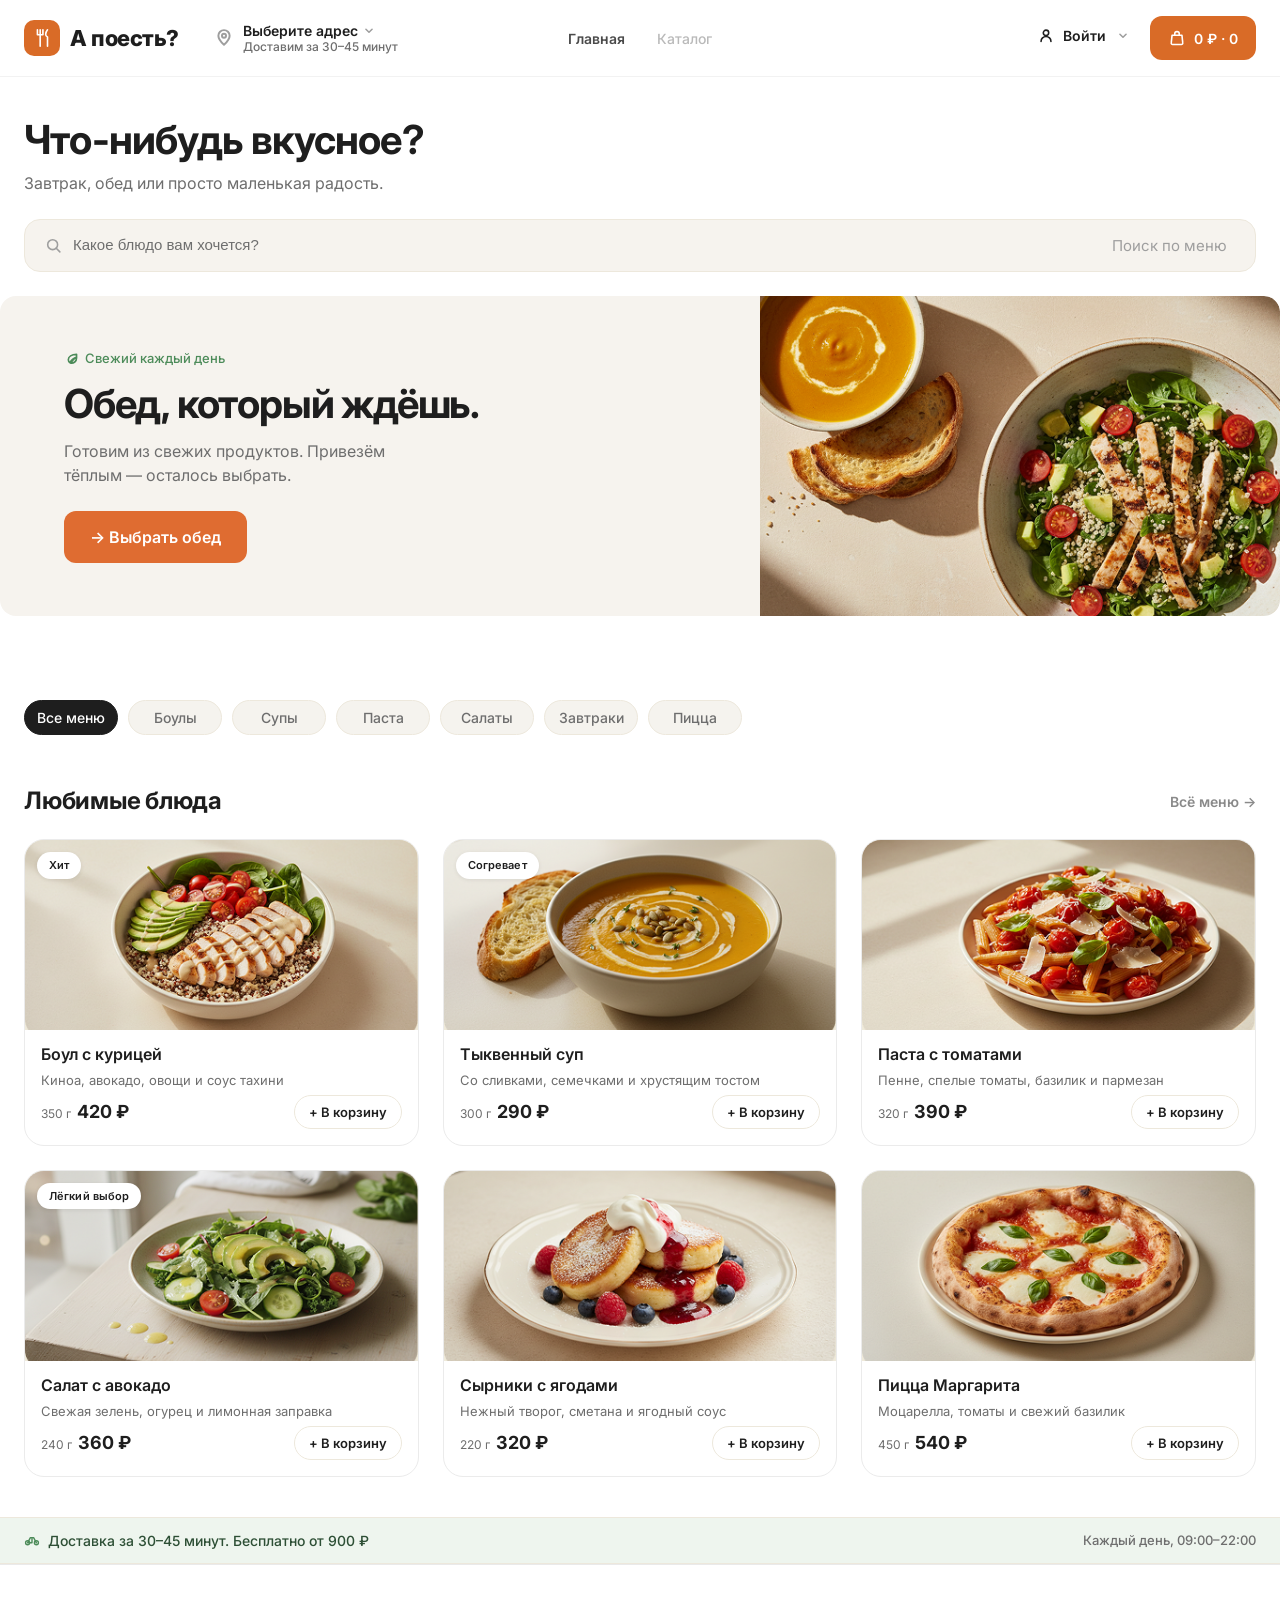
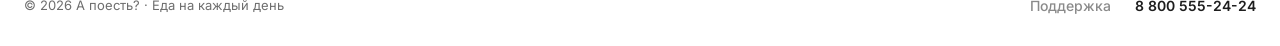
==== commit d7795a28: "Убран блок демо-доступа и скрыты ссылки на админку для пользователей" ====
--- a/index.html
+++ b/index.html
@@ -313,7 +313,7 @@
       <div class="footer__copy">© 2026 А поесть? · Еда на каждый день</div>
       <div class="footer__right">
         <button class="footer__link" type="button" data-support-open>Поддержка</button>
-        <a href="admin.html" class="footer__link">Админ-панель</a>
+        <a href="admin.html" class="footer__link" data-admin-only hidden>Админ-панель</a>
         <a href="tel:88005552424" class="footer__tel">8 800 555-24-24</a>
       </div>
     </div>
@@ -355,6 +355,7 @@
     </a>
   </nav>
 
+  <script src="js/store.js"></script>
   <script src="js/main.js"></script>
 </body>
 </html>
